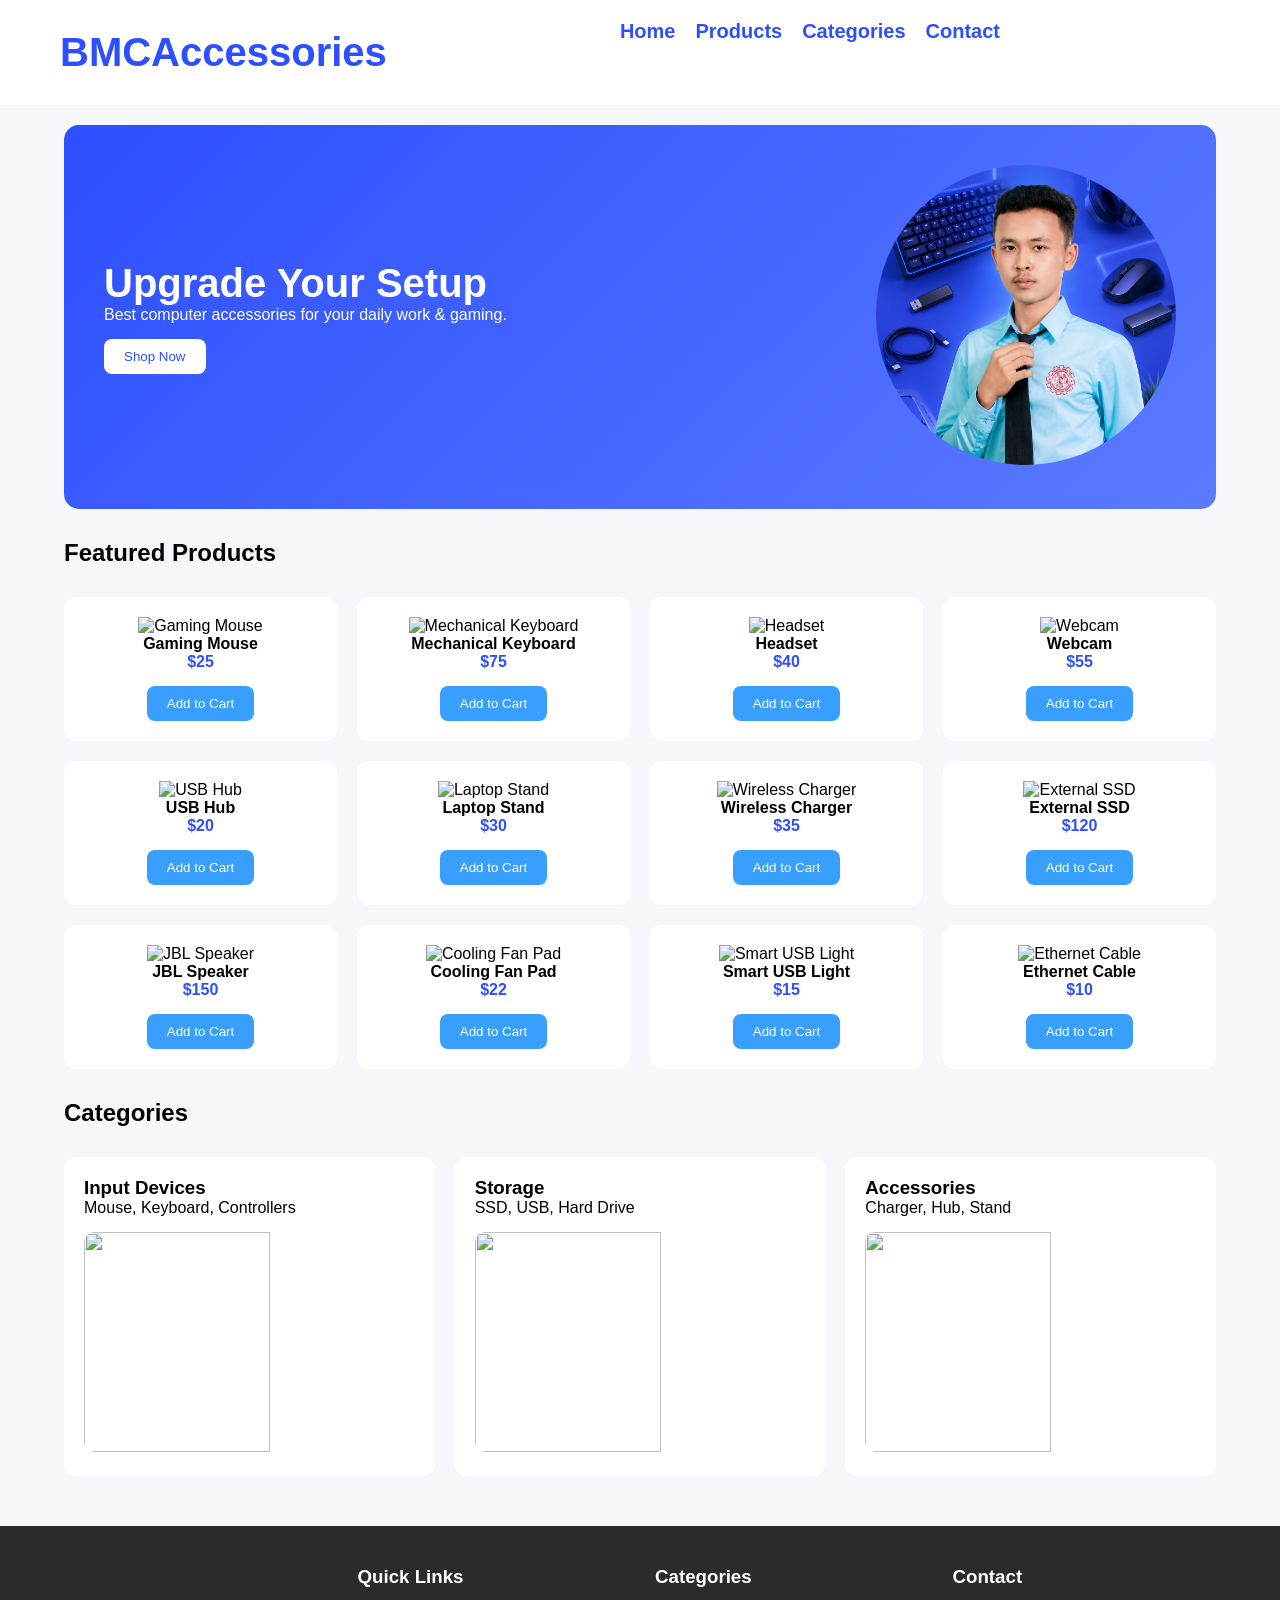
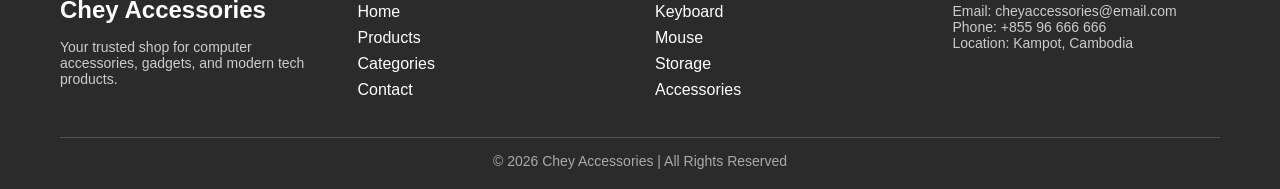
==== index.html @ f4125e10 "first commit" ====
<!DOCTYPE html>
<html lang="en">
<head>
<meta charset="UTF-8">
<meta name="viewport" content="width=device-width, initial-scale=1.0">
<link rel="stylesheet" href="style.css">
<link rel="shortcut icon" href="./image/profile.jpeg">
<title>Chey Accessories Shop</title>


</head>

<body>

<!-- NAVBAR -->
<nav>
    <h2>BMCAccessories</h2>
    <ul class="menu">
        <li>Home</li>
        <li>Products</li>
        <li>Categories</li>
        <li>Contact</li>
</ul>
</nav>

<!-- HERO -->
<div class="hero">
    <div>
        <h1>Upgrade Your Setup</h1>
        <p>Best computer accessories for your daily work & gaming.</p>
        <button>Shop Now</button>
    </div>
   <div class="avatar">
    <img src="./image/sliI.png" alt="profile">
</div>
</div>

<div class="container">

<!-- PRODUCTS -->
<h2>Featured Products</h2>

<div class="grid">

<!-- 8 CARDS -->
<div class="card">
    <img src="https://i.pinimg.com/1200x/e0/eb/b5/e0ebb5ef9742c6a3c67da7c4f5562111.jpg" alt="Gaming Mouse">
    <h4>Gaming Mouse</h4>
    <p class="price">$25</p>
    <button>Add to Cart</button>
</div>

<div class="card">
    <img src="https://i.pinimg.com/1200x/8c/9c/1f/8c9c1f742aec1007d6dbba1894f0ef5a.jpg" alt="Mechanical Keyboard">
    <h4>Mechanical Keyboard</h4>
    <p class="price">$75</p>
    <button>Add to Cart</button>
</div>

<div class="card">
    <img src="https://i.pinimg.com/1200x/55/ff/44/55ff44650711ea60c9e7c17f9927cc3a.jpg" alt="Headset">
    <h4>Headset</h4>
    <p class="price">$40</p>
    <button>Add to Cart</button>
</div>

<div class="card">
    <img src="https://i.pinimg.com/736x/18/75/97/187597202bd6b9391873080cfcd4c264.jpg" alt="Webcam">
    <h4>Webcam</h4>
    <p class="price">$55</p>
    <button>Add to Cart</button>
</div>

<div class="card">
    <img src="https://i.pinimg.com/1200x/66/4c/12/664c12000d9cb128fd4689e7c79ac407.jpg" alt="USB Hub">
    <h4>USB Hub</h4>
    <p class="price">$20</p>
    <button>Add to Cart</button>
</div>

<div class="card">
    <img src="https://i.pinimg.com/1200x/0c/53/89/0c53895bdafb31b457bb0c84be1db89d.jpg" alt="Laptop Stand">
    <h4>Laptop Stand</h4>
    <p class="price">$30</p>
    <button>Add to Cart</button>
</div>

<div class="card">
    <img src="https://i.pinimg.com/736x/a0/c7/14/a0c7148a910fcb264e169a055ad7fba9.jpg" alt="Wireless Charger">
    <h4>Wireless Charger</h4>
    <p class="price">$35</p>
    <button>Add to Cart</button>
</div>

<div class="card">
    <img src="https://i.pinimg.com/1200x/7c/39/ab/7c39aba179313d41bcc19afa0202b6af.jpg" alt="External SSD">
    <h4>External SSD</h4>
    <p class="price">$120</p>
    <button>Add to Cart</button>
</div>
<div class="card">
    <img src="https://i.pinimg.com/1200x/ac/23/7f/ac237f901f52afd369df2ce53a7ed64e.jpg" alt="JBL Speaker">
    <h4>JBL Speaker</h4>
    <p class="price">$150</p>
    <button>Add to Cart</button>
</div>

<div class="card">
    <img src="https://i.pinimg.com/736x/b3/21/32/b321321b9704192c2ac14c5e22a46ffa.jpg" alt="Cooling Fan Pad">
    <h4>Cooling Fan Pad</h4>
    <p class="price">$22</p>
    <button>Add to Cart</button>
</div>

<div class="card">
    <img src="https://i.pinimg.com/1200x/82/93/f7/8293f7e34c50198a4cffb24295f33023.jpg" alt="Smart USB Light">
    <h4>Smart USB Light</h4>
    <p class="price">$15</p>
    <button>Add to Cart</button>
</div>

<div class="card">
    <img src="https://i.pinimg.com/736x/45/8f/a9/458fa90b749889582c93db99ff4b986b.jpg" alt="Ethernet Cable">
    <h4>Ethernet Cable</h4>
    <p class="price">$10</p>
    <button>Add to Cart</button>
</div>
</div>

<!-- CATEGORY -->
<h2>Categories</h2>

<div class="category">
    <div class="cat-box">
        <h3>Input Devices</h3>
        <p>Mouse, Keyboard, Controllers</p>
        <img src="https://i.pinimg.com/originals/47/f0/34/47f0342cec72b800463bf003eac1257e.gif" alt="">
    </div>
    <div class="cat-box">
        <h3>Storage</h3>
        <p>SSD, USB, Hard Drive</p>
        <img src="https://i.pinimg.com/originals/6e/36/41/6e3641df4d4ff70e70554064ff9739a3.gif" alt="">
    </div>
    <div class="cat-box">
        <h3>Accessories</h3>
        <p>Charger, Hub, Stand</p>
        <img src="https://i.pinimg.com/originals/85/04/77/850477fed08bfe98598082bcd309ce70.gif" alt="">
    </div>
</div>

</div>

<!-- FOOTER -->
<footer class="footer">
    <div class="footer-container">

        <!-- BRAND -->
        <div class="footer-col">
            <h2>Chey Accessories</h2>
            <p>Your trusted shop for computer accessories, gadgets, and modern tech products.</p>
        </div>

        <!-- LINKS -->
        <div class="footer-col">
            <h3>Quick Links</h3>
            <ul>
                <li>Home</li>
                <li>Products</li>
                <li>Categories</li>
                <li>Contact</li>
            </ul>
        </div>

        <!-- CATEGORY -->
        <div class="footer-col">
            <h3>Categories</h3>
            <ul>
                <li>Keyboard</li>
                <li>Mouse</li>
                <li>Storage</li>
                <li>Accessories</li>
            </ul>
        </div>

        <!-- CONTACT -->
        <div class="footer-col">
            <h3>Contact</h3>
            <p>Email: cheyaccessories@email.com</p>
            <p>Phone: +855 96 666 666</p>
            <p>Location: Kampot, Cambodia</p>
        </div>

    </div>

    <!-- BOTTOM -->
    <div class="footer-bottom">
        <p>© 2026 Chey Accessories | All Rights Reserved</p>
    </div>
</footer>

</body>
</html>
---- style.css ----
* {
    margin: 0;
    padding: 0;
    box-sizing: border-box;
    font-family: Arial, sans-serif;
}

body {
    background: #f5f7fb;
}

/* NAVBAR */
nav {
    display: flex;
    justify-content: space-between;
    padding: 0px 60px;
    background: white;
}
.avatar img {
    width: 300px;
    height: 300px;
    border-radius: 50%;
    object-fit: cover;
    animation: glow 2s infinite alternate;
}

@keyframes glow {
    from {
        box-shadow: 0 0 10px rgb(255, 127, 249), 0 0 20px rgb(255, 201, 100);
    }
    to {
        box-shadow: 0 0 30px rgb(0, 225, 255), 0 0 50px cyan;
    }
}
nav h2 {
    color: #2d4fff;
    font-size: 40px;
}
 .menu {
    display: flex;
    justify-content: center; /* center horizontally */
    margin-right: 200px;
    gap: 20px;
    list-style: none;
    padding: 20px;
}

.menu li {
    font-size: 20px;
    color: #2d4fff;
    cursor: pointer;
    font-weight: bold;
    position: relative;
    transition: 0.3s;
}

/* Hover color */
.menu li:hover {
    color: #ff0000;
}

/* Underline animation */
.menu li::after {
    content: "";
    position: absolute;
    width: 0%;
    height: 2px;
    background: #2d4fff;
    left: 0;
    bottom: -5px;
    transition: 0.3s;
}

.menu li:hover::after {
    width: 100%;
}

/* HERO */
.hero {
    margin: 20px auto;
    width: 90%;
    background: linear-gradient(135deg,#2d4fff,#5a7bff);
    color: white;
    padding: 40px;
    border-radius: 15px;
    display: flex;
    justify-content: space-between;
    align-items: center;
    animation: fadeIn 1s ease;
}

.hero h1 {
    font-size: 40px;
    font-weight: bold;
}

.hero button {
    margin-top: 15px;
    padding: 10px 20px;
    border: none;
    background: white;
    color: #2d4fff;
    border-radius: 8px;
    cursor: pointer;
}
.hero button:hover {
    background: #ff0000bd;
    color: white;
}

/* PRODUCTS */
.container {
    width: 90%;
    margin: auto;
}

h2 {
    margin: 30px 0;
}

.grid {
    display: grid;
    grid-template-columns: repeat(4,1fr);
    gap: 20px;
}

.card {
    background: white;
    padding: 20px;
    border-radius: 12px;
    text-align: center;
    transition: 0.3s;
    animation: fadeUp 0.6s ease;
}

.card:hover {
    transform: translateY(-10px);
}

.card img {
    width: 200px;
    height: 200px;
    object-fit: contain;
}
.card button {
    margin-top: 15px;
    padding: 10px 20px;
    border: none;
    background: #389fff;
    color: white;
    border-radius: 8px;
    cursor: pointer;
    
}
.card button:hover {
    background: #5765ff;
}
.price {
    color: #2d4fff;
    font-weight: bold;
}

/* CATEGORY */
.category {
    display: grid;
    grid-template-columns: repeat(3,1fr);
    gap: 20px;
}

.cat-box {
    background: white;
    padding: 20px;
    border-radius: 12px;
    transition: 0.3s;
}

.cat-box:hover {
    transform: scale(1.05);
    
    
}
.cat-box img {
    width: 75%;
    height: 220px;
    object-fit: cover;
    margin-top: 15px;
    border-radius: 10px;
}

/* FOOTER */
.footer {
    background: #2b2b2b;
    color: white;
    padding: 40px 60px 20px;
    margin-top: 50px;
}

.footer-container {
    display: grid;
    grid-template-columns: repeat(4, 1fr);
    gap: 30px;
}

.footer-col h2,
.footer-col h3 {
    margin-bottom: 15px;
}

.footer-col p {
    font-size: 14px;
    color: #ccc;
}

.footer-col ul {
    list-style: none;
}

.footer-col ul li {
    margin: 8px 0;
    cursor: pointer;
    transition: 0.3s;
}

.footer-col ul li:hover {
    color: #2d4fff;
    padding-left: 5px;
}

.footer-bottom {
    border-top: 1px solid #555;
    margin-top: 30px;
    padding-top: 15px;
    text-align: center;
    font-size: 14px;
    color: #aaa;
}

/* Responsive */
@media(max-width:900px){
    .footer-container {
        grid-template-columns: 1fr 1fr;
    }
}

@media(max-width:600px){
    .footer-container {
        grid-template-columns: 1fr;
    }
}

/* ANIMATION */
@keyframes fadeIn {
    from {opacity:0;}
    to {opacity:1;}
}

@keyframes fadeUp {
    from {
        opacity:0;
        transform: translateY(30px);
    }
    to {
        opacity:1;
        transform: translateY(0);
    }
}

/* RESPONSIVE */
@media(max-width:900px){
    .grid {
        grid-template-columns: repeat(2,1fr);
    }
    .category {
        grid-template-columns: 1fr;
    }
}
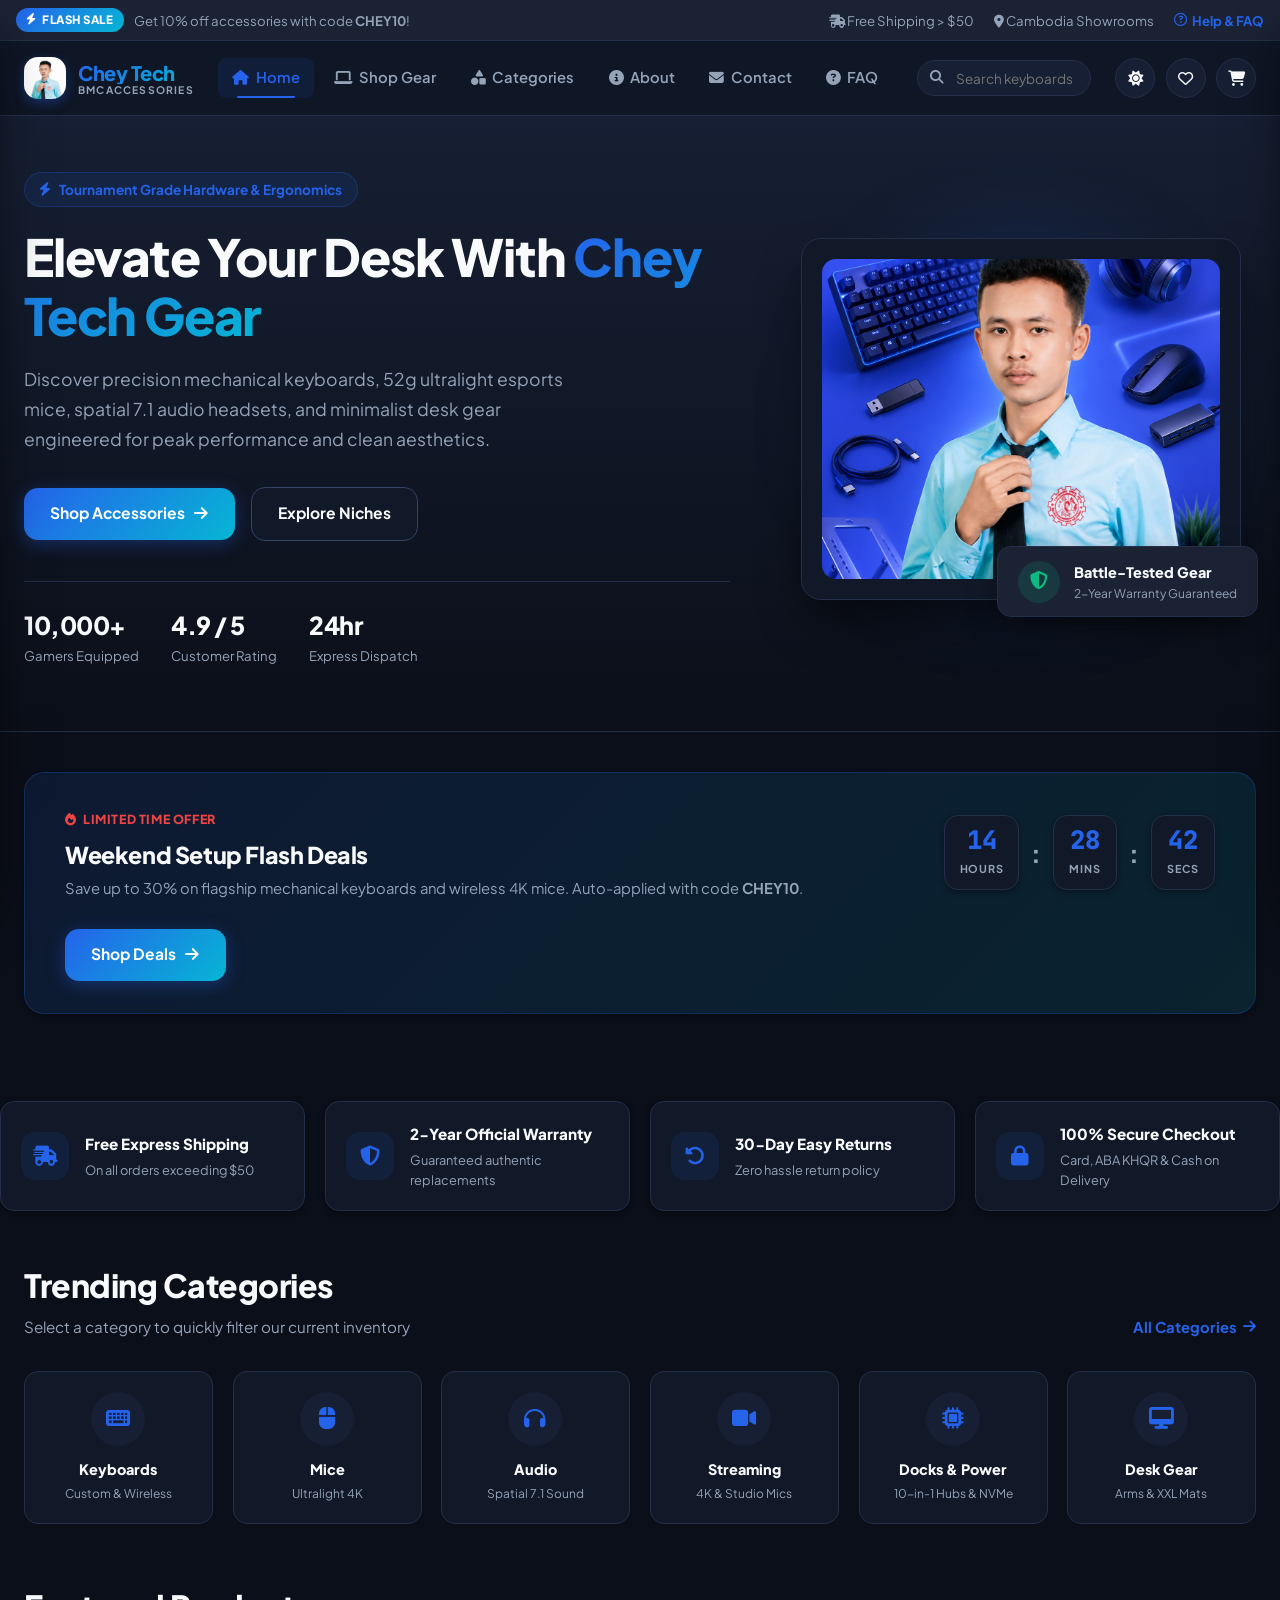
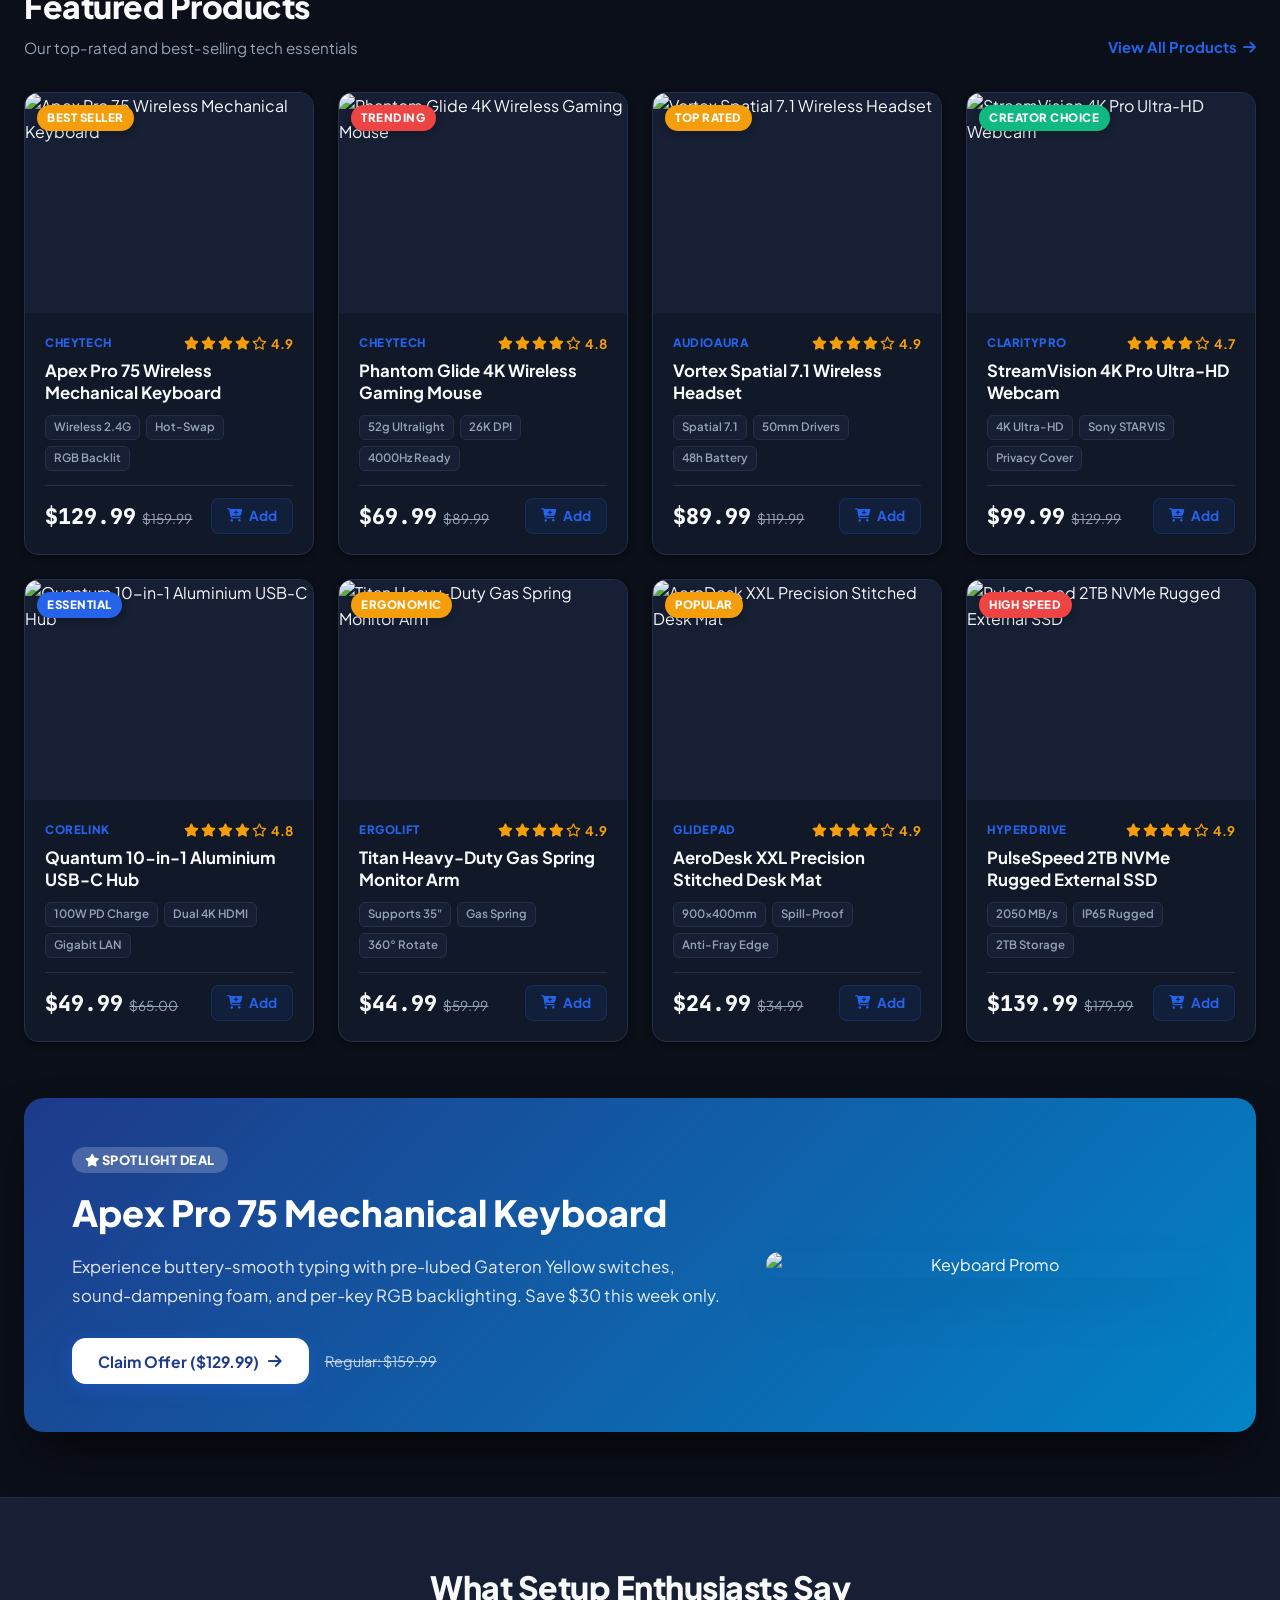
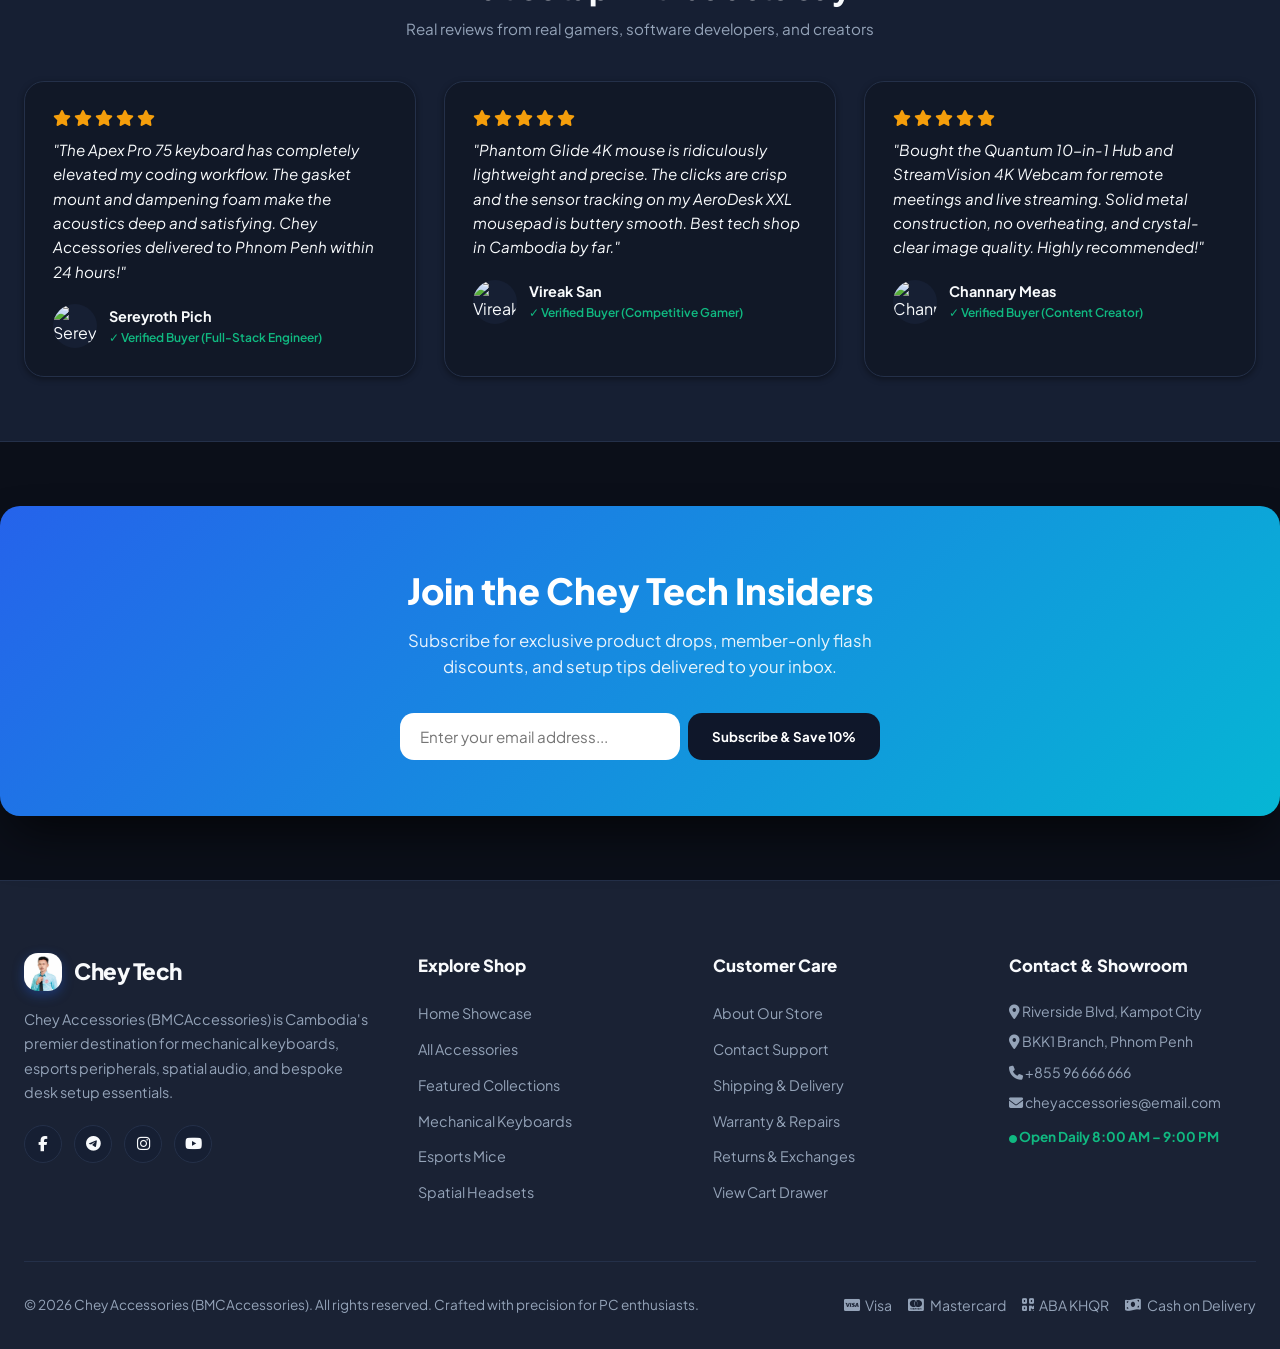
==== commit 5585d698: "Redesign and overhaul computer accessories shop with modern responsive UI/UX, FontAwesome icons, cou" ====
--- a/index.html
+++ b/index.html
@@ -1,202 +1,990 @@
 <!DOCTYPE html>
-<html lang="en">
+<html lang="en" data-theme="dark">
 <head>
-<meta charset="UTF-8">
-<meta name="viewport" content="width=device-width, initial-scale=1.0">
-<link rel="stylesheet" href="style.css">
-<link rel="shortcut icon" href="./image/profile.jpeg">
-<title>Chey Accessories Shop</title>
-
-
+  <meta charset="UTF-8">
+  <meta name="viewport" content="width=device-width, initial-scale=1.0">
+  <meta name="description" content="Chey Accessories (BMCAccessories) - High-performance computer accessories, custom mechanical keyboards, esports mice, audio headsets, and desk setup gear.">
+  <meta name="keywords" content="computer accessories, gaming mouse, mechanical keyboard, desk mat, USB-C hub, Cambodia, tech store">
+  
+  <title>Chey Accessories | Premium Computer & Tech Gear Store</title>
+  
+  <link rel="shortcut icon" href="./image/profile.jpeg" type="image/jpeg">
+  <!-- FontAwesome 6.5 Vector Icons -->
+  <link rel="stylesheet" href="https://cdnjs.cloudflare.com/ajax/libs/font-awesome/6.5.1/css/all.min.css">
+  <link rel="stylesheet" href="style.css">
 </head>
-
 <body>
 
-<!-- NAVBAR -->
-<nav>
-    <h2>BMCAccessories</h2>
-    <ul class="menu">
-        <li>Home</li>
-        <li>Products</li>
-        <li>Categories</li>
-        <li>Contact</li>
-</ul>
-</nav>
-
-<!-- HERO -->
-<div class="hero">
-    <div>
-        <h1>Upgrade Your Setup</h1>
-        <p>Best computer accessories for your daily work & gaming.</p>
-        <button>Shop Now</button>
+  <!-- TOP TICKER ANNOUNCEMENT -->
+  <div class="top-ticker">
+    <div class="ticker-content">
+      <div class="ticker-left">
+        <span class="ticker-badge"><i class="fa-solid fa-bolt"></i> FLASH SALE</span>
+        <span>Get 10% off accessories with code <strong>CHEY10</strong>!</span>
+      </div>
+      <div class="ticker-right">
+        <span><i class="fa-solid fa-truck-fast"></i> Free Shipping &gt; $50</span>
+        <span class="ticker-desktop-only"><i class="fa-solid fa-location-dot"></i> Cambodia Showrooms</span>
+        <a href="#faq" class="ticker-link"><i class="fa-regular fa-circle-question"></i> Help &amp; FAQ</a>
+      </div>
     </div>
-   <div class="avatar">
-    <img src="./image/sliI.png" alt="profile">
-</div>
-</div>
-
-<div class="container">
-
-<!-- PRODUCTS -->
-<h2>Featured Products</h2>
-
-<div class="grid">
-
-<!-- 8 CARDS -->
-<div class="card">
-    <img src="https://i.pinimg.com/1200x/e0/eb/b5/e0ebb5ef9742c6a3c67da7c4f5562111.jpg" alt="Gaming Mouse">
-    <h4>Gaming Mouse</h4>
-    <p class="price">$25</p>
-    <button>Add to Cart</button>
-</div>
-
-<div class="card">
-    <img src="https://i.pinimg.com/1200x/8c/9c/1f/8c9c1f742aec1007d6dbba1894f0ef5a.jpg" alt="Mechanical Keyboard">
-    <h4>Mechanical Keyboard</h4>
-    <p class="price">$75</p>
-    <button>Add to Cart</button>
-</div>
-
-<div class="card">
-    <img src="https://i.pinimg.com/1200x/55/ff/44/55ff44650711ea60c9e7c17f9927cc3a.jpg" alt="Headset">
-    <h4>Headset</h4>
-    <p class="price">$40</p>
-    <button>Add to Cart</button>
-</div>
-
-<div class="card">
-    <img src="https://i.pinimg.com/736x/18/75/97/187597202bd6b9391873080cfcd4c264.jpg" alt="Webcam">
-    <h4>Webcam</h4>
-    <p class="price">$55</p>
-    <button>Add to Cart</button>
-</div>
-
-<div class="card">
-    <img src="https://i.pinimg.com/1200x/66/4c/12/664c12000d9cb128fd4689e7c79ac407.jpg" alt="USB Hub">
-    <h4>USB Hub</h4>
-    <p class="price">$20</p>
-    <button>Add to Cart</button>
-</div>
-
-<div class="card">
-    <img src="https://i.pinimg.com/1200x/0c/53/89/0c53895bdafb31b457bb0c84be1db89d.jpg" alt="Laptop Stand">
-    <h4>Laptop Stand</h4>
-    <p class="price">$30</p>
-    <button>Add to Cart</button>
-</div>
-
-<div class="card">
-    <img src="https://i.pinimg.com/736x/a0/c7/14/a0c7148a910fcb264e169a055ad7fba9.jpg" alt="Wireless Charger">
-    <h4>Wireless Charger</h4>
-    <p class="price">$35</p>
-    <button>Add to Cart</button>
-</div>
-
-<div class="card">
-    <img src="https://i.pinimg.com/1200x/7c/39/ab/7c39aba179313d41bcc19afa0202b6af.jpg" alt="External SSD">
-    <h4>External SSD</h4>
-    <p class="price">$120</p>
-    <button>Add to Cart</button>
-</div>
-<div class="card">
-    <img src="https://i.pinimg.com/1200x/ac/23/7f/ac237f901f52afd369df2ce53a7ed64e.jpg" alt="JBL Speaker">
-    <h4>JBL Speaker</h4>
-    <p class="price">$150</p>
-    <button>Add to Cart</button>
-</div>
-
-<div class="card">
-    <img src="https://i.pinimg.com/736x/b3/21/32/b321321b9704192c2ac14c5e22a46ffa.jpg" alt="Cooling Fan Pad">
-    <h4>Cooling Fan Pad</h4>
-    <p class="price">$22</p>
-    <button>Add to Cart</button>
-</div>
-
-<div class="card">
-    <img src="https://i.pinimg.com/1200x/82/93/f7/8293f7e34c50198a4cffb24295f33023.jpg" alt="Smart USB Light">
-    <h4>Smart USB Light</h4>
-    <p class="price">$15</p>
-    <button>Add to Cart</button>
-</div>
-
-<div class="card">
-    <img src="https://i.pinimg.com/736x/45/8f/a9/458fa90b749889582c93db99ff4b986b.jpg" alt="Ethernet Cable">
-    <h4>Ethernet Cable</h4>
-    <p class="price">$10</p>
-    <button>Add to Cart</button>
-</div>
-</div>
-
-<!-- CATEGORY -->
-<h2>Categories</h2>
-
-<div class="category">
-    <div class="cat-box">
-        <h3>Input Devices</h3>
-        <p>Mouse, Keyboard, Controllers</p>
-        <img src="https://i.pinimg.com/originals/47/f0/34/47f0342cec72b800463bf003eac1257e.gif" alt="">
+  </div>
+
+  <!-- NAVIGATION BAR -->
+  <header class="navbar">
+    <div class="container nav-inner">
+      <!-- Brand Logo -->
+      <a href="#home" class="nav-brand" title="Chey Accessories">
+        <img src="./image/profile.jpeg" alt="Chey Accessories Logo" class="brand-logo-icon">
+        <div class="brand-name-wrap">
+          <span class="brand-title">Chey Tech</span>
+          <span class="brand-sub">BMCAccessories</span>
+        </div>
+      </a>
+
+      <!-- Desktop Nav Menu -->
+      <nav>
+        <ul class="nav-menu">
+          <li><a href="#home" class="nav-link active"><i class="fa-solid fa-house"></i> Home</a></li>
+          <li><a href="#products" class="nav-link"><i class="fa-solid fa-laptop"></i> Shop Gear</a></li>
+          <li><a href="#categories" class="nav-link"><i class="fa-solid fa-shapes"></i> Categories</a></li>
+          <li><a href="#about" class="nav-link"><i class="fa-solid fa-circle-info"></i> About</a></li>
+          <li><a href="#contact" class="nav-link"><i class="fa-solid fa-envelope"></i> Contact</a></li>
+          <li><a href="#faq" class="nav-link"><i class="fa-solid fa-circle-question"></i> FAQ</a></li>
+        </ul>
+      </nav>
+
+      <!-- Search Input -->
+      <div class="nav-search">
+        <i class="fa-solid fa-magnifying-glass search-icon"></i>
+        <input type="text" id="nav-search-input" placeholder="Search keyboards, mice, audio..." aria-label="Search store products">
+      </div>
+
+      <!-- Action Buttons -->
+      <div class="nav-actions">
+        <!-- Theme Toggle -->
+        <button class="action-btn" id="theme-toggle-btn" onclick="window.cheyApp.toggleTheme()" title="Toggle Dark/Light Mode">
+          <i id="theme-toggle-icon" class="fa-solid fa-sun"></i>
+        </button>
+
+        <!-- Wishlist -->
+        <button class="action-btn" onclick="window.cheyApp.navigateTo('#products')" title="Wishlist">
+          <i class="fa-regular fa-heart"></i>
+          <span class="badge-count wish-badge-count" style="display: none;">0</span>
+        </button>
+
+        <!-- Cart Trigger -->
+        <button class="action-btn" id="nav-cart-btn" onclick="window.cheyApp.openCartDrawer()" title="View Shopping Cart">
+          <i class="fa-solid fa-cart-shopping"></i>
+          <span class="badge-count cart-badge-count" style="display: none;">0</span>
+        </button>
+
+        <!-- Mobile Menu Hamburger -->
+        <button class="action-btn mobile-menu-btn" onclick="window.cheyApp.toggleMobileDrawer(true)" title="Open Menu">
+          <i class="fa-solid fa-bars"></i>
+        </button>
+      </div>
     </div>
-    <div class="cat-box">
-        <h3>Storage</h3>
-        <p>SSD, USB, Hard Drive</p>
-        <img src="https://i.pinimg.com/originals/6e/36/41/6e3641df4d4ff70e70554064ff9739a3.gif" alt="">
+  </header>
+
+  <!-- MOBILE NAVIGATION DRAWER -->
+  <div class="mobile-drawer-overlay" id="mobile-drawer-overlay"></div>
+  <aside class="mobile-drawer" id="mobile-nav-drawer">
+    <div class="drawer-header">
+      <div class="nav-brand">
+        <img src="./image/profile.jpeg" alt="Logo" class="brand-logo-icon" style="width:36px; height:36px;">
+        <span class="brand-title" style="font-size:1.15rem;">Chey Accessories</span>
+      </div>
+      <button class="action-btn" onclick="window.cheyApp.toggleMobileDrawer(false)"><i class="fa-solid fa-xmark"></i></button>
     </div>
-    <div class="cat-box">
-        <h3>Accessories</h3>
-        <p>Charger, Hub, Stand</p>
-        <img src="https://i.pinimg.com/originals/85/04/77/850477fed08bfe98598082bcd309ce70.gif" alt="">
+    <ul class="drawer-nav-list">
+      <li><a href="#home" class="drawer-nav-link" onclick="window.cheyApp.toggleMobileDrawer(false)"><i class="fa-solid fa-house"></i> Home</a></li>
+      <li><a href="#products" class="drawer-nav-link" onclick="window.cheyApp.toggleMobileDrawer(false)"><i class="fa-solid fa-laptop"></i> Shop All Gear</a></li>
+      <li><a href="#categories" class="drawer-nav-link" onclick="window.cheyApp.toggleMobileDrawer(false)"><i class="fa-solid fa-shapes"></i> Categories</a></li>
+      <li><a href="#cart" class="drawer-nav-link" onclick="window.cheyApp.toggleMobileDrawer(false)"><i class="fa-solid fa-cart-shopping"></i> Cart &amp; Checkout</a></li>
+      <li><a href="#about" class="drawer-nav-link" onclick="window.cheyApp.toggleMobileDrawer(false)"><i class="fa-solid fa-circle-info"></i> About Us</a></li>
+      <li><a href="#contact" class="drawer-nav-link" onclick="window.cheyApp.toggleMobileDrawer(false)"><i class="fa-solid fa-envelope"></i> Contact Store</a></li>
+      <li><a href="#faq" class="drawer-nav-link" onclick="window.cheyApp.toggleMobileDrawer(false)"><i class="fa-solid fa-circle-question"></i> Help &amp; FAQ</a></li>
+    </ul>
+    <div style="margin-top: auto; padding-top: 1.5rem; border-top: 1px solid var(--border-subtle); font-size: 0.85rem; color: var(--text-muted);">
+      <p><i class="fa-solid fa-phone"></i> +855 96 666 666</p>
+      <p><i class="fa-solid fa-location-dot"></i> Kampot &amp; Phnom Penh</p>
     </div>
-</div>
-
-</div>
-
-<!-- FOOTER -->
-<footer class="footer">
-    <div class="footer-container">
-
-        <!-- BRAND -->
+  </aside>
+
+  <!-- MAIN APP ROUTING SECTIONS -->
+  <main id="app-root">
+
+    <!-- ==============================================
+         VIEW 1: HOME PAGE
+         ============================================== -->
+    <section id="view-home" class="view-section active-view">
+      <!-- HERO BANNER -->
+      <div class="hero-section">
+        <div class="container hero-grid">
+          <div class="hero-content">
+            <span class="hero-tag"><i class="fa-solid fa-bolt"></i> Tournament Grade Hardware &amp; Ergonomics</span>
+            <h1 class="hero-title">
+              Elevate Your Desk With <span class="gradient-text">Chey Tech Gear</span>
+            </h1>
+            <p class="hero-desc">
+              Discover precision mechanical keyboards, 52g ultralight esports mice, spatial 7.1 audio headsets, and minimalist desk gear engineered for peak performance and clean aesthetics.
+            </p>
+            <div class="hero-cta-group">
+              <a href="#products" class="btn btn-primary pulse-btn">
+                <span>Shop Accessories</span>
+                <i class="fa-solid fa-arrow-right"></i>
+              </a>
+              <a href="#categories" class="btn btn-secondary">
+                <span>Explore Niches</span>
+              </a>
+            </div>
+            <div class="hero-stats">
+              <div class="stat-item">
+                <h3>10,000+</h3>
+                <p>Gamers Equipped</p>
+              </div>
+              <div class="stat-item">
+                <h3>4.9 / 5</h3>
+                <p>Customer Rating</p>
+              </div>
+              <div class="stat-item">
+                <h3>24hr</h3>
+                <p>Express Dispatch</p>
+              </div>
+            </div>
+          </div>
+
+          <!-- Hero Media Card -->
+          <div class="hero-media">
+            <div class="hero-glow-backdrop"></div>
+            <div class="hero-main-card">
+              <div class="hero-img-wrap">
+                <img src="./image/sliI.png" alt="Pro Tech Desk Setup" onerror="this.src='https://images.unsplash.com/photo-1550745165-9bc0b252726f?auto=format&fit=crop&w=800&q=80'">
+              </div>
+              <div class="hero-floating-badge">
+                <div class="floating-icon"><i class="fa-solid fa-shield-halved"></i></div>
+                <div>
+                  <h4 style="font-size: 0.9rem; font-weight: 800;">Battle-Tested Gear</h4>
+                  <p style="font-size: 0.75rem; color: var(--text-muted);">2-Year Warranty Guaranteed</p>
+                </div>
+              </div>
+            </div>
+          </div>
+        </div>
+      </div>
+
+      <!-- FLASH COUNTDOWN BANNER -->
+      <div class="container">
+        <div class="countdown-banner reveal-on-scroll">
+          <div class="countdown-info">
+            <span class="countdown-tag"><i class="fa-solid fa-fire"></i> LIMITED TIME OFFER</span>
+            <h3>Weekend Setup Flash Deals</h3>
+            <p>Save up to 30% on flagship mechanical keyboards and wireless 4K mice. Auto-applied with code <strong>CHEY10</strong>.</p>
+          </div>
+          <div class="countdown-timer" id="flash-countdown">
+            <div class="time-block"><span class="time-num" id="cd-hours">14</span><span class="time-label">Hours</span></div>
+            <span class="time-sep">:</span>
+            <div class="time-block"><span class="time-num" id="cd-mins">28</span><span class="time-label">Mins</span></div>
+            <span class="time-sep">:</span>
+            <div class="time-block"><span class="time-num" id="cd-secs">45</span><span class="time-label">Secs</span></div>
+          </div>
+          <a href="#products" class="btn btn-primary">
+            <span>Shop Deals</span>
+            <i class="fa-solid fa-arrow-right"></i>
+          </a>
+        </div>
+      </div>
+
+      <!-- PROMO VALUE STRIP -->
+      <div class="container promo-strip">
+        <div class="promo-strip-inner">
+          <div class="perk-card reveal-on-scroll">
+            <div class="perk-icon-wrap"><i class="fa-solid fa-truck-fast"></i></div>
+            <div class="perk-info">
+              <h4>Free Express Shipping</h4>
+              <p>On all orders exceeding $50</p>
+            </div>
+          </div>
+          <div class="perk-card reveal-on-scroll">
+            <div class="perk-icon-wrap"><i class="fa-solid fa-shield-halved"></i></div>
+            <div class="perk-info">
+              <h4>2-Year Official Warranty</h4>
+              <p>Guaranteed authentic replacements</p>
+            </div>
+          </div>
+          <div class="perk-card reveal-on-scroll">
+            <div class="perk-icon-wrap"><i class="fa-solid fa-rotate-left"></i></div>
+            <div class="perk-info">
+              <h4>30-Day Easy Returns</h4>
+              <p>Zero hassle return policy</p>
+            </div>
+          </div>
+          <div class="perk-card reveal-on-scroll">
+            <div class="perk-icon-wrap"><i class="fa-solid fa-lock"></i></div>
+            <div class="perk-info">
+              <h4>100% Secure Checkout</h4>
+              <p>Card, ABA KHQR &amp; Cash on Delivery</p>
+            </div>
+          </div>
+        </div>
+      </div>
+
+      <!-- TRENDING CATEGORIES QUICK PILLS -->
+      <div class="container" style="padding-top: 1rem;">
+        <div class="section-header">
+          <div class="section-title-wrap">
+            <h2>Trending Categories</h2>
+            <p>Select a category to quickly filter our current inventory</p>
+          </div>
+          <a href="#categories" class="view-all-link">All Categories <i class="fa-solid fa-arrow-right"></i></a>
+        </div>
+        <div class="categories-preview-grid">
+          <div class="cat-pill-card reveal-on-scroll" onclick="window.cheyApp.filterByCategory('Keyboards')">
+            <div class="cat-pill-icon"><i class="fa-solid fa-keyboard"></i></div>
+            <span class="cat-pill-name">Keyboards</span>
+            <span class="cat-pill-count">Custom &amp; Wireless</span>
+          </div>
+          <div class="cat-pill-card reveal-on-scroll" onclick="window.cheyApp.filterByCategory('Mice')">
+            <div class="cat-pill-icon"><i class="fa-solid fa-computer-mouse"></i></div>
+            <span class="cat-pill-name">Mice</span>
+            <span class="cat-pill-count">Ultralight 4K</span>
+          </div>
+          <div class="cat-pill-card reveal-on-scroll" onclick="window.cheyApp.filterByCategory('Audio')">
+            <div class="cat-pill-icon"><i class="fa-solid fa-headphones"></i></div>
+            <span class="cat-pill-name">Audio</span>
+            <span class="cat-pill-count">Spatial 7.1 Sound</span>
+          </div>
+          <div class="cat-pill-card reveal-on-scroll" onclick="window.cheyApp.filterByCategory('Streaming')">
+            <div class="cat-pill-icon"><i class="fa-solid fa-video"></i></div>
+            <span class="cat-pill-name">Streaming</span>
+            <span class="cat-pill-count">4K &amp; Studio Mics</span>
+          </div>
+          <div class="cat-pill-card reveal-on-scroll" onclick="window.cheyApp.filterByCategory('Productivity')">
+            <div class="cat-pill-icon"><i class="fa-solid fa-microchip"></i></div>
+            <span class="cat-pill-name">Docks &amp; Power</span>
+            <span class="cat-pill-count">10-in-1 Hubs &amp; NVMe</span>
+          </div>
+          <div class="cat-pill-card reveal-on-scroll" onclick="window.cheyApp.filterByCategory('Desk Gear')">
+            <div class="cat-pill-icon"><i class="fa-solid fa-desktop"></i></div>
+            <span class="cat-pill-name">Desk Gear</span>
+            <span class="cat-pill-count">Arms &amp; XXL Mats</span>
+          </div>
+        </div>
+      </div>
+
+      <!-- FEATURED PRODUCTS GRID -->
+      <div class="container">
+        <div class="section-header">
+          <div class="section-title-wrap">
+            <h2>Featured Products</h2>
+            <p>Our top-rated and best-selling tech essentials</p>
+          </div>
+          <a href="#products" class="view-all-link">View All Products <i class="fa-solid fa-arrow-right"></i></a>
+        </div>
+        <div class="product-grid" id="home-featured-grid">
+          <!-- Populated dynamically by app.js -->
+        </div>
+      </div>
+
+      <!-- SPOTLIGHT PROMO BANNER -->
+      <div class="container" style="margin-bottom: 4rem;">
+        <div class="reveal-on-scroll" style="background: linear-gradient(135deg, #1e3a8a 0%, #0284c7 100%); border-radius: var(--radius-lg); padding: 3rem; color: white; display: grid; grid-template-columns: 1.2fr 0.8fr; align-items: center; gap: 2rem; box-shadow: var(--shadow-lg);">
+          <div>
+            <span style="background: rgba(255,255,255,0.2); padding: 0.3rem 0.8rem; border-radius: var(--radius-full); font-size: 0.8rem; font-weight: 800; letter-spacing: 0.5px;"><i class="fa-solid fa-star"></i> SPOTLIGHT DEAL</span>
+            <h2 style="font-size: 2.25rem; font-weight: 800; margin: 0.75rem 0;">Apex Pro 75 Mechanical Keyboard</h2>
+            <p style="color: rgba(255,255,255,0.88); font-size: 1.05rem; margin-bottom: 1.75rem; line-height: 1.7;">
+              Experience buttery-smooth typing with pre-lubed Gateron Yellow switches, sound-dampening foam, and per-key RGB backlighting. Save $30 this week only.
+            </p>
+            <div style="display: flex; gap: 1rem; align-items: center; flex-wrap: wrap;">
+              <button class="btn btn-primary" style="background: white; color: #1e3a8a;" onclick="window.cheyApp.goToProduct('prod-1')">
+                <span>Claim Offer ($129.99)</span>
+                <i class="fa-solid fa-arrow-right"></i>
+              </button>
+              <span style="font-size: 0.9rem; text-decoration: line-through; opacity: 0.75;">Regular: $159.99</span>
+            </div>
+          </div>
+          <div style="text-align: center;">
+            <img src="https://images.unsplash.com/photo-1587829741301-dc798b83add3?auto=format&fit=crop&w=700&q=80" alt="Keyboard Promo" style="border-radius: var(--radius-md); box-shadow: var(--shadow-lg); max-height: 260px; object-fit: cover; margin: 0 auto;">
+          </div>
+        </div>
+      </div>
+
+      <!-- CUSTOMER REVIEWS -->
+      <div class="reviews-section">
+        <div class="container">
+          <div class="section-header" style="justify-content: center; text-align: center; margin-bottom: 2.5rem;">
+            <div class="section-title-wrap">
+              <h2>What Setup Enthusiasts Say</h2>
+              <p>Real reviews from real gamers, software developers, and creators</p>
+            </div>
+          </div>
+          <div class="reviews-grid">
+            <div class="review-card reveal-on-scroll">
+              <div class="review-stars">
+                <i class="fa-solid fa-star"></i><i class="fa-solid fa-star"></i><i class="fa-solid fa-star"></i><i class="fa-solid fa-star"></i><i class="fa-solid fa-star"></i>
+              </div>
+              <p class="review-text">"The Apex Pro 75 keyboard has completely elevated my coding workflow. The gasket mount and dampening foam make the acoustics deep and satisfying. Chey Accessories delivered to Phnom Penh within 24 hours!"</p>
+              <div class="reviewer-profile">
+                <img src="https://images.unsplash.com/photo-1534528741775-53994a69daeb?auto=format&fit=crop&w=120&q=80" alt="Sereyroth" class="reviewer-avatar">
+                <div>
+                  <div class="reviewer-name">Sereyroth Pich</div>
+                  <div class="reviewer-tag">✓ Verified Buyer (Full-Stack Engineer)</div>
+                </div>
+              </div>
+            </div>
+            <div class="review-card reveal-on-scroll">
+              <div class="review-stars">
+                <i class="fa-solid fa-star"></i><i class="fa-solid fa-star"></i><i class="fa-solid fa-star"></i><i class="fa-solid fa-star"></i><i class="fa-solid fa-star"></i>
+              </div>
+              <p class="review-text">"Phantom Glide 4K mouse is ridiculously lightweight and precise. The clicks are crisp and the sensor tracking on my AeroDesk XXL mousepad is buttery smooth. Best tech shop in Cambodia by far."</p>
+              <div class="reviewer-profile">
+                <img src="https://images.unsplash.com/photo-1507003211169-0a1dd7228f2d?auto=format&fit=crop&w=120&q=80" alt="Vireak" class="reviewer-avatar">
+                <div>
+                  <div class="reviewer-name">Vireak San</div>
+                  <div class="reviewer-tag">✓ Verified Buyer (Competitive Gamer)</div>
+                </div>
+              </div>
+            </div>
+            <div class="review-card reveal-on-scroll">
+              <div class="review-stars">
+                <i class="fa-solid fa-star"></i><i class="fa-solid fa-star"></i><i class="fa-solid fa-star"></i><i class="fa-solid fa-star"></i><i class="fa-solid fa-star"></i>
+              </div>
+              <p class="review-text">"Bought the Quantum 10-in-1 Hub and StreamVision 4K Webcam for remote meetings and live streaming. Solid metal construction, no overheating, and crystal-clear image quality. Highly recommended!"</p>
+              <div class="reviewer-profile">
+                <img src="https://images.unsplash.com/photo-1517841905240-472988babdf9?auto=format&fit=crop&w=120&q=80" alt="Channary" class="reviewer-avatar">
+                <div>
+                  <div class="reviewer-name">Channary Meas</div>
+                  <div class="reviewer-tag">✓ Verified Buyer (Content Creator)</div>
+                </div>
+              </div>
+            </div>
+          </div>
+        </div>
+      </div>
+
+      <!-- NEWSLETTER SUBSCRIPTION -->
+      <div class="container newsletter-section">
+        <div class="newsletter-banner reveal-on-scroll">
+          <h2>Join the Chey Tech Insiders</h2>
+          <p>Subscribe for exclusive product drops, member-only flash discounts, and setup tips delivered to your inbox.</p>
+          <form class="newsletter-form" id="newsletter-form">
+            <input type="email" placeholder="Enter your email address..." required aria-label="Email address for newsletter">
+            <button type="submit">Subscribe &amp; Save 10%</button>
+          </form>
+        </div>
+      </div>
+    </section>
+
+    <!-- ==============================================
+         VIEW 2: PRODUCTS / SHOP PAGE (ADVANCED FILTERING)
+         ============================================== -->
+    <section id="view-products" class="view-section">
+      <div class="container">
+        <div class="shop-layout">
+          <!-- Sidebar Filters -->
+          <aside class="filter-sidebar">
+            <div class="filter-sidebar-header">
+              <h3 style="font-size: 1.15rem; font-weight: 800;"><i class="fa-solid fa-filter"></i> Filters</h3>
+              <button onclick="window.cheyApp.resetAllFilters()" style="color: var(--primary); font-size: 0.85rem; font-weight: 700;">Reset All</button>
+            </div>
+
+            <!-- Category Filter -->
+            <div class="filter-group">
+              <div class="filter-title">Category</div>
+              <ul class="filter-options-list">
+                <li>
+                  <label class="filter-checkbox-label">
+                    <input type="radio" name="cat-filter" value="all" checked>
+                    <span>All Products</span>
+                  </label>
+                </li>
+                <li>
+                  <label class="filter-checkbox-label">
+                    <input type="radio" name="cat-filter" value="Keyboards">
+                    <span>Keyboards</span>
+                  </label>
+                </li>
+                <li>
+                  <label class="filter-checkbox-label">
+                    <input type="radio" name="cat-filter" value="Mice">
+                    <span>Mice &amp; Pointers</span>
+                  </label>
+                </li>
+                <li>
+                  <label class="filter-checkbox-label">
+                    <input type="radio" name="cat-filter" value="Audio">
+                    <span>Audio &amp; Headsets</span>
+                  </label>
+                </li>
+                <li>
+                  <label class="filter-checkbox-label">
+                    <input type="radio" name="cat-filter" value="Streaming">
+                    <span>Streaming &amp; Cams</span>
+                  </label>
+                </li>
+                <li>
+                  <label class="filter-checkbox-label">
+                    <input type="radio" name="cat-filter" value="Productivity">
+                    <span>Productivity &amp; Hubs</span>
+                  </label>
+                </li>
+                <li>
+                  <label class="filter-checkbox-label">
+                    <input type="radio" name="cat-filter" value="Desk Gear">
+                    <span>Desk Mats &amp; Arms</span>
+                  </label>
+                </li>
+                <li>
+                  <label class="filter-checkbox-label">
+                    <input type="radio" name="cat-filter" value="Cables & Power">
+                    <span>Cables &amp; Power</span>
+                  </label>
+                </li>
+              </ul>
+            </div>
+
+            <!-- Brand Filter -->
+            <div class="filter-group">
+              <div class="filter-title">Brand</div>
+              <select id="shop-brand-select" class="sort-select" style="width: 100%;">
+                <option value="all">All Brands</option>
+                <option value="CheyTech">CheyTech</option>
+                <option value="AudioAura">AudioAura</option>
+                <option value="ClarityPro">ClarityPro</option>
+                <option value="CoreLink">CoreLink</option>
+                <option value="ErgoLift">ErgoLift</option>
+                <option value="GlidePad">GlidePad</option>
+                <option value="HyperDrive">HyperDrive</option>
+                <option value="ChargeSphere">ChargeSphere</option>
+                <option value="SoundForge">SoundForge</option>
+                <option value="ModCraft">ModCraft</option>
+                <option value="CoolTech">CoolTech</option>
+                <option value="Keychron">Keychron</option>
+              </select>
+            </div>
+
+            <!-- Price Slider -->
+            <div class="filter-group">
+              <div class="filter-title">Max Price</div>
+              <input type="range" class="price-range-slider" id="price-slider" min="10" max="200" step="5" value="200">
+              <div class="price-labels">
+                <span>$10</span>
+                <span id="price-slider-val" style="color: var(--primary);">$200</span>
+              </div>
+            </div>
+
+            <!-- Stock Availability -->
+            <div class="filter-group">
+              <div class="filter-title">Availability</div>
+              <label class="filter-checkbox-label">
+                <input type="checkbox" id="stock-only-cb">
+                <span>In Stock Only</span>
+              </label>
+            </div>
+          </aside>
+
+          <!-- Shop Main Area -->
+          <div class="shop-main-area">
+            <!-- Controls Bar -->
+            <div class="shop-controls-bar">
+              <div class="results-count" id="shop-results-count">
+                Showing products...
+              </div>
+
+              <!-- Inline Search Bar for Shop -->
+              <div style="flex: 1; max-width: 280px;">
+                <input type="text" id="shop-search-input" placeholder="Search in catalog..." style="width: 100%; padding: 0.5rem 0.9rem; border-radius: var(--radius-sm); border: 1px solid var(--border-subtle); background: var(--bg-alt); color: var(--text-main); font-size: 0.85rem;">
+              </div>
+
+              <!-- Sorting -->
+              <div class="controls-right">
+                <label for="shop-sort-select" style="font-size: 0.85rem; color: var(--text-muted); font-weight: 700;">Sort:</label>
+                <select id="shop-sort-select" class="sort-select">
+                  <option value="featured">Featured / Best Sellers</option>
+                  <option value="price-low">Price: Low to High</option>
+                  <option value="price-high">Price: High to Low</option>
+                  <option value="rating">Highest Rated</option>
+                  <option value="name">Alphabetical (A - Z)</option>
+                </select>
+              </div>
+            </div>
+
+            <!-- Active filter chips -->
+            <div class="active-filters-row" id="shop-active-filters"></div>
+
+            <!-- Products Grid -->
+            <div class="product-grid" id="shop-product-grid">
+              <!-- Rendered dynamically by app.js -->
+            </div>
+          </div>
+        </div>
+      </div>
+    </section>
+
+    <!-- ==============================================
+         VIEW 3: PRODUCT DETAILS PAGE
+         ============================================== -->
+    <section id="view-product-detail" class="view-section">
+      <!-- Populated dynamically by app.js -->
+    </section>
+
+    <!-- ==============================================
+         VIEW 4: CATEGORIES PAGE
+         ============================================== -->
+    <section id="view-categories" class="view-section">
+      <div class="container" style="padding: 3rem 1.5rem 5rem;">
+        <div style="text-align: center; max-width: 680px; margin: 0 auto 3rem;">
+          <span class="hero-tag"><i class="fa-solid fa-shapes"></i> Explore Niches</span>
+          <h1 style="font-size: 2.8rem; font-weight: 800; margin: 0.5rem 0 1rem;">Specialized Tech Collections</h1>
+          <p style="color: var(--text-muted); font-size: 1.1rem;">
+            Whether building an ergonomic workstation or a high-refresh esports battle station, browse through our curated categories tailored for every setup style.
+          </p>
+        </div>
+
+        <div class="categories-full-grid" id="categories-full-grid">
+          <!-- Rendered dynamically by app.js -->
+        </div>
+      </div>
+    </section>
+
+    <!-- ==============================================
+         VIEW 5: FULL CART PAGE
+         ============================================== -->
+    <section id="view-cart" class="view-section">
+      <div class="container" style="padding: 3rem 1.5rem 5rem;">
+        <div id="full-cart-page-content">
+          <!-- Rendered dynamically by app.js -->
+        </div>
+      </div>
+    </section>
+
+    <!-- ==============================================
+         VIEW 6: CHECKOUT PAGE
+         ============================================== -->
+    <section id="view-checkout" class="view-section">
+      <div class="container" style="padding: 3rem 1.5rem 5rem;">
+        <div style="margin-bottom: 2rem;">
+          <a href="#cart" style="color: var(--primary); font-weight: 700;"><i class="fa-solid fa-arrow-left"></i> Back to Cart</a>
+          <h1 style="font-size: 2.4rem; font-weight: 800; margin-top: 0.5rem;">Secure Checkout</h1>
+        </div>
+        <div id="checkout-page-content">
+          <!-- Rendered dynamically by app.js -->
+        </div>
+      </div>
+    </section>
+
+    <!-- ==============================================
+         VIEW 7: ABOUT US PAGE
+         ============================================== -->
+    <section id="view-about" class="view-section">
+      <div class="about-hero">
+        <div class="container">
+          <span class="hero-tag"><i class="fa-solid fa-book-open"></i> Our Tech Story</span>
+          <h1>Building the Ultimate Desk Culture</h1>
+          <p>
+            Chey Accessories (BMCAccessories) was founded with a singular mission: to provide gamers, programmers, and creative professionals across Cambodia with reliable, high-end computer gear and accessories that inspire daily excellence.
+          </p>
+        </div>
+      </div>
+
+      <div class="container">
+        <!-- Story Section -->
+        <div class="about-story-grid">
+          <div>
+            <span style="color: var(--primary); font-weight: 800; text-transform: uppercase; font-size: 0.85rem; letter-spacing: 1px;">From Passion to Setup Mastery</span>
+            <h2 style="font-size: 2.2rem; font-weight: 800; margin: 0.75rem 0 1.25rem;">Quality Without Compromise</h2>
+            <p style="color: var(--text-muted); line-height: 1.8; margin-bottom: 1.25rem;">
+              Started in Kampot, Cambodia, Chey Accessories began as a bespoke mechanical keyboard and peripheral boutique. We experienced firsthand the frustration of overpriced, low-grade computer gear with broken warranties.
+            </p>
+            <p style="color: var(--text-muted); line-height: 1.8; margin-bottom: 1.75rem;">
+              Today, we curate direct-from-manufacturer components—featuring genuine PixArt sensors, hot-swappable switches, aircraft aluminum housings, and braided aviator cables tested rigorously for daily heavy duty use.
+            </p>
+            <div style="display: flex; gap: 2rem; flex-wrap: wrap;">
+              <div>
+                <h3 style="font-size: 2rem; font-weight: 800; color: var(--primary);">100%</h3>
+                <p style="font-size: 0.85rem; color: var(--text-muted);">Authentic Hardware</p>
+              </div>
+              <div>
+                <h3 style="font-size: 2rem; font-weight: 800; color: var(--primary);">2-Year</h3>
+                <p style="font-size: 0.85rem; color: var(--text-muted);">Official Warranty</p>
+              </div>
+              <div>
+                <h3 style="font-size: 2rem; font-weight: 800; color: var(--primary);">24/7</h3>
+                <p style="font-size: 0.85rem; color: var(--text-muted);">Customer Care</p>
+              </div>
+            </div>
+          </div>
+          <div class="about-story-img reveal-on-scroll">
+            <img src="./image/sli.png" alt="Chey Workshop" onerror="this.src='https://images.unsplash.com/photo-1527443224154-c4a3942d3acf?auto=format&fit=crop&w=800&q=80'">
+          </div>
+        </div>
+
+        <!-- Core Values -->
+        <div class="section-header" style="justify-content: center; text-align: center; margin-bottom: 2.5rem;">
+          <div class="section-title-wrap">
+            <h2>Our Core Principles</h2>
+            <p>The standard behind every accessory we stock</p>
+          </div>
+        </div>
+        <div class="values-grid">
+          <div class="value-card reveal-on-scroll">
+            <div class="value-icon"><i class="fa-solid fa-music"></i></div>
+            <h3 style="font-size: 1.2rem; font-weight: 800; margin-bottom: 0.5rem;">Acoustics &amp; Feel</h3>
+            <p style="color: var(--text-muted); font-size: 0.95rem;">
+              We hand-test mechanical switches, stabilizers, and dampening materials so your typing sounds like music, not plastic rattling.
+            </p>
+          </div>
+          <div class="value-card reveal-on-scroll">
+            <div class="value-icon"><i class="fa-solid fa-person-walking"></i></div>
+            <h3 style="font-size: 1.2rem; font-weight: 800; margin-bottom: 0.5rem;">Ergonomic Health</h3>
+            <p style="color: var(--text-muted); font-size: 0.95rem;">
+              Gas spring monitor mounts, natural wrist angles, and featherweight mouse shells protect your wrists and spine through 12-hour sessions.
+            </p>
+          </div>
+          <div class="value-card reveal-on-scroll">
+            <div class="value-icon"><i class="fa-solid fa-gem"></i></div>
+            <h3 style="font-size: 1.2rem; font-weight: 800; margin-bottom: 0.5rem;">Minimalist Aesthetics</h3>
+            <p style="color: var(--text-muted); font-size: 0.95rem;">
+              Clean cable management, anodized aluminum accents, and custom aviator connections bring clean desk setups to life.
+            </p>
+          </div>
+        </div>
+
+        <!-- Team Overview -->
+        <div class="section-header" style="justify-content: center; text-align: center; margin-bottom: 2.5rem;">
+          <div class="section-title-wrap">
+            <h2>Meet the Chey Team</h2>
+            <p>Passionate tech builders behind your setup transformation</p>
+          </div>
+        </div>
+        <div class="team-grid">
+          <div class="team-card reveal-on-scroll">
+            <div class="team-avatar-wrap">
+              <img src="./image/profile.jpeg" alt="Chey Meas" onerror="this.src='https://images.unsplash.com/photo-1534528741775-53994a69daeb?auto=format&fit=crop&w=400&q=80'">
+            </div>
+            <div class="team-info">
+              <h4 style="font-size: 1.1rem; font-weight: 800;">Chey Meas</h4>
+              <p style="color: var(--primary); font-size: 0.85rem; font-weight: 700;">Founder &amp; Chief Hardware Architect</p>
+            </div>
+          </div>
+          <div class="team-card reveal-on-scroll">
+            <div class="team-avatar-wrap">
+              <img src="https://images.unsplash.com/photo-1507003211169-0a1dd7228f2d?auto=format&fit=crop&w=400&q=80" alt="Dara Chan">
+            </div>
+            <div class="team-info">
+              <h4 style="font-size: 1.1rem; font-weight: 800;">Dara Chan</h4>
+              <p style="color: var(--primary); font-size: 0.85rem; font-weight: 700;">Head of Product Testing &amp; QC</p>
+            </div>
+          </div>
+          <div class="team-card reveal-on-scroll">
+            <div class="team-avatar-wrap">
+              <img src="https://images.unsplash.com/photo-1573496359142-b8d87734a5a2?auto=format&fit=crop&w=400&q=80" alt="Bopha Sok">
+            </div>
+            <div class="team-info">
+              <h4 style="font-size: 1.1rem; font-weight: 800;">Bopha Sok</h4>
+              <p style="color: var(--primary); font-size: 0.85rem; font-weight: 700;">Customer Experience &amp; Logistics</p>
+            </div>
+          </div>
+        </div>
+      </div>
+    </section>
+
+    <!-- ==============================================
+         VIEW 8: CONTACT PAGE
+         ============================================== -->
+    <section id="view-contact" class="view-section">
+      <div class="container">
+        <div style="text-align: center; max-width: 640px; margin: 3rem auto 1rem;">
+          <span class="hero-tag"><i class="fa-solid fa-headset"></i> Reach Out Anytime</span>
+          <h1 style="font-size: 2.8rem; font-weight: 800; margin: 0.5rem 0 1rem;">Get In Touch</h1>
+          <p style="color: var(--text-muted); font-size: 1.05rem;">
+            Have questions about keyboard switch compatibility, bulk orders, or shipping timelines? Our gear specialists are ready to help.
+          </p>
+        </div>
+
+        <div class="contact-grid">
+          <!-- Form -->
+          <div class="contact-card">
+            <h3 style="font-size: 1.5rem; font-weight: 800; margin-bottom: 1.5rem;">Send Us a Message</h3>
+            <form id="contact-us-form">
+              <div class="form-grid-2">
+                <div class="form-group">
+                  <label for="contact-name">Your Full Name *</label>
+                  <input type="text" id="contact-name" placeholder="Sokha Chan" required>
+                </div>
+                <div class="form-group">
+                  <label for="contact-email">Email Address *</label>
+                  <input type="email" id="contact-email" placeholder="name@example.com" required>
+                </div>
+              </div>
+              <div class="form-group">
+                <label for="contact-subject">Inquiry Subject *</label>
+                <select id="contact-subject" required>
+                  <option value="general">Product Advice &amp; Recommendations</option>
+                  <option value="order">Order Tracking &amp; Delivery</option>
+                  <option value="warranty">Warranty &amp; Technical Support</option>
+                  <option value="wholesale">Bulk &amp; Corporate Inquiries</option>
+                </select>
+              </div>
+              <div class="form-group">
+                <label for="contact-message">Your Message *</label>
+                <textarea id="contact-message" rows="5" placeholder="How can our tech team assist you today?" required></textarea>
+              </div>
+              <button type="submit" class="btn btn-primary" style="width: 100%;">
+                <span>Send Message to Chey Support</span>
+                <i class="fa-solid fa-paper-plane"></i>
+              </button>
+            </form>
+          </div>
+
+          <!-- Contact Details & Map -->
+          <div class="contact-card">
+            <h3 style="font-size: 1.5rem; font-weight: 800; margin-bottom: 0.5rem;">Store Information</h3>
+            <p style="color: var(--text-muted); font-size: 0.95rem;">Visit our showroom or reach our phone and Telegram channels.</p>
+
+            <div class="contact-info-list">
+              <div class="contact-info-item">
+                <div class="contact-info-icon"><i class="fa-solid fa-location-dot"></i></div>
+                <div>
+                  <h4 style="font-size: 0.95rem; font-weight: 700;">Showroom &amp; Headquarters</h4>
+                  <p style="color: var(--text-muted); font-size: 0.875rem;">Riverside Road, Kampot City &amp; BKK1 Branch, Phnom Penh, Cambodia</p>
+                </div>
+              </div>
+
+              <div class="contact-info-item">
+                <div class="contact-info-icon"><i class="fa-solid fa-phone"></i></div>
+                <div>
+                  <h4 style="font-size: 0.95rem; font-weight: 700;">Phone / Telegram</h4>
+                  <p style="color: var(--text-muted); font-size: 0.875rem;">+855 96 666 666 (Daily 8:00 AM - 9:00 PM)</p>
+                </div>
+              </div>
+
+              <div class="contact-info-item">
+                <div class="contact-info-icon"><i class="fa-solid fa-envelope"></i></div>
+                <div>
+                  <h4 style="font-size: 0.95rem; font-weight: 700;">Direct Email</h4>
+                  <p style="color: var(--text-muted); font-size: 0.875rem;">cheyaccessories@email.com / support@cheyaccessories.com</p>
+                </div>
+              </div>
+
+              <div class="contact-info-item">
+                <div class="contact-info-icon"><i class="fa-solid fa-clock"></i></div>
+                <div>
+                  <h4 style="font-size: 0.95rem; font-weight: 700;">Customer Service Hours</h4>
+                  <p style="color: var(--text-muted); font-size: 0.875rem;">Monday - Sunday: 8:00 AM – 9:00 PM (ICT)</p>
+                </div>
+              </div>
+            </div>
+
+            <!-- Map Placeholder -->
+            <div class="map-placeholder-box">
+              <div style="font-size: 2rem; color: var(--primary);"><i class="fa-solid fa-map-location-dot"></i></div>
+              <strong>Kampot &amp; Phnom Penh Store Hubs</strong>
+              <span>Showroom coordinates &amp; express pickup available</span>
+            </div>
+          </div>
+        </div>
+      </div>
+    </section>
+
+    <!-- ==============================================
+         VIEW 9: FAQ / SUPPORT ACCORDION
+         ============================================== -->
+    <section id="view-faq" class="view-section">
+      <div class="container faq-section">
+        <div style="text-align: center; margin-bottom: 2.5rem;">
+          <span class="hero-tag"><i class="fa-solid fa-circle-question"></i> Help Center</span>
+          <h1 style="font-size: 2.8rem; font-weight: 800; margin: 0.5rem 0 1rem;">Frequently Asked Questions</h1>
+          <p style="color: var(--text-muted); font-size: 1.05rem;">
+            Find quick answers about delivery, warranties, switch compatibility, and return policies.
+          </p>
+        </div>
+
+        <div class="faq-accordion-list">
+          <details class="faq-item" name="faq" open>
+            <summary class="faq-summary">
+              <span>How fast is shipping within Cambodia and internationally?</span>
+              <span class="faq-chevron"><i class="fa-solid fa-chevron-down"></i></span>
+            </summary>
+            <div class="faq-content">
+              Orders placed before 2:00 PM are dispatched the same day! Deliveries in Phnom Penh and Kampot typically arrive within 24 hours. For other provinces, delivery takes 1 to 2 business days via trusted couriers (Vireak Buntham, J&amp;T). Free express shipping applies automatically to all orders over $50.
+            </div>
+          </details>
+
+          <details class="faq-item" name="faq">
+            <summary class="faq-summary">
+              <span>What is covered under the 2-Year Official Warranty?</span>
+              <span class="faq-chevron"><i class="fa-solid fa-chevron-down"></i></span>
+            </summary>
+            <div class="faq-content">
+              All electronic accessories (mechanical keyboards, wireless mice, audio headsets, USB-C docks, and 4K webcams) come with our 2-Year Chey Hardware Guarantee. This covers factory sensor defects, wireless connectivity failures, and switch PCB malfunctions. We replace defective units directly without waiting for overseas repairs.
+            </div>
+          </details>
+
+          <details class="faq-item" name="faq">
+            <summary class="faq-summary">
+              <span>Are your mechanical keyboards hot-swappable?</span>
+              <span class="faq-chevron"><i class="fa-solid fa-chevron-down"></i></span>
+            </summary>
+            <div class="faq-content">
+              Yes! All our mechanical keyboards, including the Apex Pro 75 and Keychron K3 Pro, feature 5-pin universal Kailh hot-swap sockets. This allows you to pull out switches and pop in any 3-pin or 5-pin Cherry MX style switch (Gateron, Kailh, Outemu, Akko) without any soldering iron required.
+            </div>
+          </details>
+
+          <details class="faq-item" name="faq">
+            <summary class="faq-summary">
+              <span>What payment methods do you accept at checkout?</span>
+              <span class="faq-chevron"><i class="fa-solid fa-chevron-down"></i></span>
+            </summary>
+            <div class="faq-content">
+              We support instant ABA PAY / KHQR mobile scans, Visa, MasterCard, and Cash on Delivery (COD) across Cambodia so you can inspect your package safely before payment.
+            </div>
+          </details>
+
+          <details class="faq-item" name="faq">
+            <summary class="faq-summary">
+              <span>How do I claim a return or refund?</span>
+              <span class="faq-chevron"><i class="fa-solid fa-chevron-down"></i></span>
+            </summary>
+            <div class="faq-content">
+              If you are not 100% satisfied with your item within 30 days of receiving it, simply contact us via Telegram (+855 96 666 666) or email with your order ID. As long as the product is in its original box with included cables, we issue an immediate exchange or full refund.
+            </div>
+          </details>
+
+          <details class="faq-item" name="faq">
+            <summary class="faq-summary">
+              <span>Can I customize the aviator cables or mousepads?</span>
+              <span class="faq-chevron"><i class="fa-solid fa-chevron-down"></i></span>
+            </summary>
+            <div class="faq-content">
+              Absolutely! We offer custom coil lengths, aviator connector color finishes (matte black, chrome silver, rose gold), and custom graphic printing on our AeroDesk XXL mousepads for corporate workspaces and esports teams. Reach out via our Contact form for bespoke specs.
+            </div>
+          </details>
+        </div>
+      </div>
+    </section>
+
+  </main>
+
+  <!-- ==============================================
+       CART DRAWER (SLIDE-IN PANEL)
+       ============================================== -->
+  <div class="cart-drawer-backdrop" id="cart-drawer-overlay"></div>
+  <aside class="cart-drawer" id="cart-drawer-panel">
+    <div class="drawer-top">
+      <h3>
+        <i class="fa-solid fa-cart-shopping" style="color: var(--primary);"></i>
+        <span>Your Shopping Cart</span>
+      </h3>
+      <button class="action-btn" onclick="window.cheyApp.closeCartDrawer()"><i class="fa-solid fa-xmark"></i></button>
+    </div>
+    <div class="cart-drawer-items" id="drawer-items-list">
+      <!-- Populated dynamically by app.js -->
+    </div>
+    <div class="drawer-footer" id="drawer-footer-area">
+      <!-- Summary and buttons rendered dynamically -->
+    </div>
+  </aside>
+
+  <!-- ==============================================
+       QUICK VIEW MODAL
+       ============================================== -->
+  <div class="modal-backdrop" id="quick-view-modal">
+    <div class="modal-window">
+      <button class="modal-close-btn" onclick="window.cheyApp.closeModal()"><i class="fa-solid fa-xmark"></i></button>
+      <div id="quick-view-content"></div>
+    </div>
+  </div>
+
+  <!-- ==============================================
+       ORDER SUCCESS RECEIPT MODAL
+       ============================================== -->
+  <div class="modal-backdrop" id="order-success-modal">
+    <div class="modal-window" style="max-width: 540px;">
+      <div id="order-success-content"></div>
+    </div>
+  </div>
+
+  <!-- ==============================================
+       TOAST CONTAINER
+       ============================================== -->
+  <div class="toast-container" id="toast-container"></div>
+
+  <!-- ==============================================
+       FOOTER
+       ============================================== -->
+  <footer class="site-footer">
+    <div class="container">
+      <div class="footer-top-grid">
+        <!-- Col 1: Brand Info -->
         <div class="footer-col">
-            <h2>Chey Accessories</h2>
-            <p>Your trusted shop for computer accessories, gadgets, and modern tech products.</p>
-        </div>
-
-        <!-- LINKS -->
+          <div class="nav-brand" style="margin-bottom: 1rem;">
+            <img src="./image/profile.jpeg" alt="Chey" class="brand-logo-icon" style="width: 38px; height: 38px;">
+            <span class="brand-title">Chey Tech</span>
+          </div>
+          <p style="font-size: 0.9rem; line-height: 1.7; margin-bottom: 1.25rem;">
+            Chey Accessories (BMCAccessories) is Cambodia's premier destination for mechanical keyboards, esports peripherals, spatial audio, and bespoke desk setup essentials.
+          </p>
+          <div class="footer-social-row">
+            <a href="https://facebook.com" target="_blank" rel="noopener" class="social-icon-btn" title="Facebook"><i class="fa-brands fa-facebook-f"></i></a>
+            <a href="https://t.me" target="_blank" rel="noopener" class="social-icon-btn" title="Telegram"><i class="fa-brands fa-telegram"></i></a>
+            <a href="https://instagram.com" target="_blank" rel="noopener" class="social-icon-btn" title="Instagram"><i class="fa-brands fa-instagram"></i></a>
+            <a href="https://youtube.com" target="_blank" rel="noopener" class="social-icon-btn" title="YouTube"><i class="fa-brands fa-youtube"></i></a>
+          </div>
+        </div>
+
+        <!-- Col 2: Navigation Links -->
         <div class="footer-col">
-            <h3>Quick Links</h3>
-            <ul>
-                <li>Home</li>
-                <li>Products</li>
-                <li>Categories</li>
-                <li>Contact</li>
-            </ul>
-        </div>
-
-        <!-- CATEGORY -->
+          <h4>Explore Shop</h4>
+          <ul class="footer-links">
+            <li><a href="#home">Home Showcase</a></li>
+            <li><a href="#products">All Accessories</a></li>
+            <li><a href="#categories">Featured Collections</a></li>
+            <li><a href="#products?category=Keyboards">Mechanical Keyboards</a></li>
+            <li><a href="#products?category=Mice">Esports Mice</a></li>
+            <li><a href="#products?category=Audio">Spatial Headsets</a></li>
+          </ul>
+        </div>
+
+        <!-- Col 3: Customer Care -->
         <div class="footer-col">
-            <h3>Categories</h3>
-            <ul>
-                <li>Keyboard</li>
-                <li>Mouse</li>
-                <li>Storage</li>
-                <li>Accessories</li>
-            </ul>
-        </div>
-
-        <!-- CONTACT -->
+          <h4>Customer Care</h4>
+          <ul class="footer-links">
+            <li><a href="#about">About Our Store</a></li>
+            <li><a href="#contact">Contact Support</a></li>
+            <li><a href="#faq">Shipping &amp; Delivery</a></li>
+            <li><a href="#faq">Warranty &amp; Repairs</a></li>
+            <li><a href="#faq">Returns &amp; Exchanges</a></li>
+            <li><a href="#cart">View Cart Drawer</a></li>
+          </ul>
+        </div>
+
+        <!-- Col 4: Store Location & Contact -->
         <div class="footer-col">
-            <h3>Contact</h3>
-            <p>Email: cheyaccessories@email.com</p>
-            <p>Phone: +855 96 666 666</p>
-            <p>Location: Kampot, Cambodia</p>
-        </div>
-
+          <h4>Contact &amp; Showroom</h4>
+          <p style="font-size: 0.88rem; margin-bottom: 0.5rem;"><i class="fa-solid fa-location-dot"></i> Riverside Blvd, Kampot City</p>
+          <p style="font-size: 0.88rem; margin-bottom: 0.5rem;"><i class="fa-solid fa-location-dot"></i> BKK1 Branch, Phnom Penh</p>
+          <p style="font-size: 0.88rem; margin-bottom: 0.5rem;"><i class="fa-solid fa-phone"></i> +855 96 666 666</p>
+          <p style="font-size: 0.88rem; margin-bottom: 0.5rem;"><i class="fa-solid fa-envelope"></i> cheyaccessories@email.com</p>
+          <p style="font-size: 0.85rem; color: var(--success); font-weight: 700; margin-top: 0.75rem;"><i class="fa-solid fa-circle" style="font-size: 0.5rem;"></i> Open Daily 8:00 AM – 9:00 PM</p>
+        </div>
+      </div>
+
+      <!-- Footer Bottom -->
+      <div class="footer-bottom">
+        <p>© 2026 Chey Accessories (BMCAccessories). All rights reserved. Crafted with precision for PC enthusiasts.</p>
+        <div class="payment-icons-row" title="Supported Payment Methods">
+          <span><i class="fa-brands fa-cc-visa"></i> Visa</span>
+          <span><i class="fa-brands fa-cc-mastercard"></i> Mastercard</span>
+          <span><i class="fa-solid fa-qrcode"></i> ABA KHQR</span>
+          <span><i class="fa-solid fa-money-bill-wave"></i> Cash on Delivery</span>
+        </div>
+      </div>
     </div>
-
-    <!-- BOTTOM -->
-    <div class="footer-bottom">
-        <p>© 2026 Chey Accessories | All Rights Reserved</p>
-    </div>
-</footer>
-
+  </footer>
+
+  <!-- CORE SCRIPT -->
+  <script src="app.js"></script>
 </body>
 </html>
--- a/style.css
+++ b/style.css
@@ -1,276 +1,2469 @@
-* {
-    margin: 0;
-    padding: 0;
-    box-sizing: border-box;
-    font-family: Arial, sans-serif;
+/* ==========================================================================
+   CHEY ACCESSORIES / BMC ACCESSORIES - PRODUCTION DESIGN SYSTEM & STYLESHEET
+   Modern E-Commerce Tech Store | Responsive, Accessible, Themed, Animated
+   ========================================================================== */
+
+@import url('https://fonts.googleapis.com/css2?family=Plus+Jakarta+Sans:wght@300;400;500;600;700;800&family=JetBrains+Mono:wght@400;500;700&display=swap');
+
+/* --- DESIGN TOKENS & CSS VARIABLES --- */
+:root {
+  /* Brand Color Palette */
+  --primary: #2563eb;
+  --primary-hover: #1d4ed8;
+  --primary-light: rgba(37, 99, 235, 0.1);
+  --primary-glow: rgba(37, 99, 235, 0.35);
+  --accent-cyan: #06b6d4;
+  --accent-cyan-glow: rgba(6, 182, 212, 0.3);
+  --accent-purple: #8b5cf6;
+  --accent-gradient: linear-gradient(135deg, #2563eb 0%, #06b6d4 100%);
+  --accent-gradient-purple: linear-gradient(135deg, #8b5cf6 0%, #3b82f6 100%);
+
+  /* Status & Badges */
+  --success: #10b981;
+  --warning: #f59e0b;
+  --danger: #ef4444;
+  --info: #3b82f6;
+  --badge-hot: #ef4444;
+  --badge-new: #10b981;
+  --badge-best: #f59e0b;
+
+  /* Typography */
+  --font-main: 'Plus Jakarta Sans', system-ui, -apple-system, sans-serif;
+  --font-mono: 'JetBrains Mono', monospace;
+
+  /* Radius & Transitions */
+  --radius-xs: 6px;
+  --radius-sm: 8px;
+  --radius-md: 14px;
+  --radius-lg: 20px;
+  --radius-full: 9999px;
+  --transition-fast: 0.18s cubic-bezier(0.4, 0, 0.2, 1);
+  --transition-normal: 0.3s cubic-bezier(0.4, 0, 0.2, 1);
+  --transition-bounce: 0.4s cubic-bezier(0.34, 1.56, 0.64, 1);
+
+  /* Light Theme (Default) */
+  --bg-body: #f8fafc;
+  --bg-surface: #ffffff;
+  --bg-surface-elevated: #ffffff;
+  --bg-alt: #f1f5f9;
+  --bg-glass: rgba(255, 255, 255, 0.88);
+  --border-subtle: #e2e8f0;
+  --border-strong: #cbd5e1;
+  --text-main: #0f172a;
+  --text-muted: #64748b;
+  --text-inverse: #ffffff;
+  --shadow-sm: 0 2px 6px rgba(15, 23, 42, 0.05);
+  --shadow-md: 0 10px 25px -5px rgba(15, 23, 42, 0.08), 0 8px 10px -6px rgba(15, 23, 42, 0.04);
+  --shadow-lg: 0 20px 35px -10px rgba(15, 23, 42, 0.12), 0 12px 16px -8px rgba(15, 23, 42, 0.06);
+  --shadow-glow: 0 0 25px rgba(37, 99, 235, 0.2);
+}
+
+/* Dark Theme */
+[data-theme="dark"] {
+  --bg-body: #0b0f19;
+  --bg-surface: #111827;
+  --bg-surface-elevated: #1a2234;
+  --bg-alt: #161f33;
+  --bg-glass: rgba(17, 24, 39, 0.88);
+  --border-subtle: #243049;
+  --border-strong: #334466;
+  --text-main: #f8fafc;
+  --text-muted: #94a3b8;
+  --text-inverse: #0f172a;
+  --shadow-sm: 0 2px 6px rgba(0, 0, 0, 0.4);
+  --shadow-md: 0 10px 30px -5px rgba(0, 0, 0, 0.5);
+  --shadow-lg: 0 25px 50px -12px rgba(0, 0, 0, 0.7);
+  --shadow-glow: 0 0 35px rgba(6, 182, 212, 0.25);
+}
+
+/* --- RESET & BASE STYLES --- */
+*, *::before, *::after {
+  box-sizing: border-box;
+  margin: 0;
+  padding: 0;
+}
+
+html {
+  scroll-behavior: smooth;
+  font-size: 16px;
+  -webkit-font-smoothing: antialiased;
 }
 
 body {
-    background: #f5f7fb;
-}
-
-/* NAVBAR */
-nav {
+  font-family: var(--font-main);
+  background-color: var(--bg-body);
+  color: var(--text-main);
+  line-height: 1.6;
+  transition: background-color var(--transition-normal), color var(--transition-normal);
+  overflow-x: hidden;
+  min-height: 100vh;
+  display: flex;
+  flex-direction: column;
+}
+
+img {
+  max-width: 100%;
+  height: auto;
+  display: block;
+}
+
+a {
+  color: inherit;
+  text-decoration: none;
+}
+
+button {
+  font-family: inherit;
+  cursor: pointer;
+  border: none;
+  background: none;
+}
+
+input, select, textarea {
+  font-family: inherit;
+  font-size: 1rem;
+}
+
+.container {
+  width: 100%;
+  max-width: 1280px;
+  margin: 0 auto;
+  padding: 0 1.5rem;
+}
+
+/* --- SCROLL ANIMATIONS (INTERSECTION OBSERVER) --- */
+.reveal-on-scroll {
+  opacity: 0;
+  transform: translateY(24px);
+  transition: opacity 0.6s cubic-bezier(0.16, 1, 0.3, 1), transform 0.6s cubic-bezier(0.16, 1, 0.3, 1);
+  will-change: opacity, transform;
+}
+.reveal-on-scroll.is-visible {
+  opacity: 1;
+  transform: translateY(0);
+}
+
+/* --- TOP ANNOUNCEMENT BANNER --- */
+.top-ticker {
+  background: var(--bg-surface-elevated);
+  border-bottom: 1px solid var(--border-subtle);
+  font-size: 0.825rem;
+  padding: 0.5rem 1rem;
+  color: var(--text-muted);
+  overflow: hidden;
+}
+.ticker-content {
+  display: flex;
+  align-items: center;
+  justify-content: space-between;
+  max-width: 1280px;
+  margin: 0 auto;
+  gap: 1rem;
+}
+.ticker-left {
+  display: flex;
+  align-items: center;
+  gap: 0.65rem;
+  white-space: nowrap;
+}
+.ticker-badge {
+  background: var(--accent-gradient);
+  color: #fff;
+  padding: 0.18rem 0.65rem;
+  border-radius: var(--radius-full);
+  font-weight: 800;
+  font-size: 0.72rem;
+  letter-spacing: 0.5px;
+  display: inline-flex;
+  align-items: center;
+  gap: 0.35rem;
+}
+.ticker-right {
+  display: flex;
+  align-items: center;
+  gap: 1.25rem;
+  white-space: nowrap;
+}
+.ticker-link {
+  color: var(--primary);
+  font-weight: 700;
+  display: inline-flex;
+  align-items: center;
+  gap: 0.3rem;
+  transition: color var(--transition-fast);
+}
+.ticker-link:hover {
+  text-decoration: underline;
+}
+
+/* --- NAVIGATION BAR --- */
+.navbar {
+  position: sticky;
+  top: 0;
+  z-index: 1000;
+  background: var(--bg-glass);
+  backdrop-filter: blur(16px);
+  -webkit-backdrop-filter: blur(16px);
+  border-bottom: 1px solid var(--border-subtle);
+  transition: all var(--transition-normal);
+}
+
+.navbar .nav-inner {
+  display: flex;
+  align-items: center;
+  justify-content: space-between;
+  height: 74px;
+  gap: 1.5rem;
+}
+
+.nav-brand {
+  display: flex;
+  align-items: center;
+  gap: 0.75rem;
+  font-weight: 800;
+  font-size: 1.4rem;
+  color: var(--text-main);
+  letter-spacing: -0.5px;
+  flex-shrink: 0;
+}
+.nav-brand .brand-logo-icon {
+  width: 42px;
+  height: 42px;
+  border-radius: var(--radius-md);
+  object-fit: cover;
+  box-shadow: 0 4px 12px var(--primary-glow);
+}
+.brand-name-wrap {
+  display: flex;
+  flex-direction: column;
+  line-height: 1.15;
+}
+.brand-name-wrap span.brand-title {
+  background: var(--accent-gradient);
+  -webkit-background-clip: text;
+  -webkit-text-fill-color: transparent;
+  font-weight: 800;
+  font-size: 1.25rem;
+}
+.brand-name-wrap span.brand-sub {
+  font-size: 0.65rem;
+  letter-spacing: 1.2px;
+  text-transform: uppercase;
+  color: var(--text-muted);
+  font-weight: 700;
+}
+
+/* Nav Menu Links */
+.nav-menu {
+  display: flex;
+  align-items: center;
+  gap: 0.35rem;
+  list-style: none;
+}
+.nav-link {
+  padding: 0.5rem 0.9rem;
+  color: var(--text-muted);
+  font-weight: 600;
+  font-size: 0.925rem;
+  border-radius: var(--radius-sm);
+  transition: all var(--transition-fast);
+  position: relative;
+  display: inline-flex;
+  align-items: center;
+  gap: 0.4rem;
+}
+.nav-link:hover, .nav-link.active {
+  color: var(--primary);
+  background: var(--primary-light);
+}
+.nav-link.active::after {
+  content: '';
+  position: absolute;
+  bottom: 0;
+  left: 20%;
+  right: 20%;
+  height: 2px;
+  background: var(--primary);
+  border-radius: 2px;
+}
+
+/* Nav Search Bar */
+.nav-search {
+  position: relative;
+  flex: 1;
+  max-width: 300px;
+}
+.nav-search input {
+  width: 100%;
+  padding: 0.55rem 1rem 0.55rem 2.4rem;
+  border-radius: var(--radius-full);
+  border: 1px solid var(--border-subtle);
+  background: var(--bg-alt);
+  color: var(--text-main);
+  outline: none;
+  font-size: 0.85rem;
+  transition: all var(--transition-fast);
+}
+.nav-search input:focus {
+  border-color: var(--primary);
+  background: var(--bg-surface);
+  box-shadow: 0 0 0 3px var(--primary-glow);
+}
+.nav-search .search-icon {
+  position: absolute;
+  left: 0.85rem;
+  top: 50%;
+  transform: translateY(-50%);
+  color: var(--text-muted);
+  pointer-events: none;
+  font-size: 0.85rem;
+}
+
+/* Nav Actions (Theme, Wishlist, Cart) */
+.nav-actions {
+  display: flex;
+  align-items: center;
+  gap: 0.65rem;
+  flex-shrink: 0;
+}
+.action-btn {
+  width: 40px;
+  height: 40px;
+  border-radius: var(--radius-full);
+  display: flex;
+  align-items: center;
+  justify-content: center;
+  background: var(--bg-alt);
+  color: var(--text-main);
+  border: 1px solid var(--border-subtle);
+  position: relative;
+  transition: all var(--transition-fast);
+  font-size: 0.95rem;
+}
+.action-btn:hover {
+  background: var(--bg-surface-elevated);
+  border-color: var(--primary);
+  color: var(--primary);
+  transform: translateY(-2px);
+  box-shadow: var(--shadow-sm);
+}
+.action-btn .badge-count {
+  position: absolute;
+  top: -4px;
+  right: -4px;
+  background: var(--primary);
+  color: white;
+  font-size: 0.68rem;
+  font-weight: 800;
+  min-width: 19px;
+  height: 19px;
+  border-radius: var(--radius-full);
+  display: flex;
+  align-items: center;
+  justify-content: center;
+  padding: 0 4px;
+  box-shadow: 0 2px 6px var(--primary-glow);
+}
+.mobile-menu-btn {
+  display: none;
+}
+
+/* --- MOBILE NAVIGATION DRAWER --- */
+.mobile-drawer-overlay {
+  position: fixed;
+  inset: 0;
+  background: rgba(0, 0, 0, 0.65);
+  backdrop-filter: blur(4px);
+  z-index: 1999;
+  opacity: 0;
+  pointer-events: none;
+  transition: opacity var(--transition-normal);
+}
+.mobile-drawer-overlay.active {
+  opacity: 1;
+  pointer-events: auto;
+}
+.mobile-drawer {
+  position: fixed;
+  top: 0;
+  left: 0;
+  bottom: 0;
+  width: 320px;
+  max-width: 85vw;
+  background: var(--bg-surface);
+  z-index: 2000;
+  transform: translateX(-100%);
+  transition: transform var(--transition-normal);
+  display: flex;
+  flex-direction: column;
+  padding: 1.5rem;
+  box-shadow: var(--shadow-lg);
+}
+.mobile-drawer.active {
+  transform: translateX(0);
+}
+.drawer-header {
+  display: flex;
+  justify-content: space-between;
+  align-items: center;
+  margin-bottom: 1.5rem;
+  padding-bottom: 1rem;
+  border-bottom: 1px solid var(--border-subtle);
+}
+.drawer-nav-list {
+  list-style: none;
+  display: flex;
+  flex-direction: column;
+  gap: 0.5rem;
+}
+.drawer-nav-link {
+  display: flex;
+  align-items: center;
+  gap: 0.85rem;
+  padding: 0.8rem 1rem;
+  border-radius: var(--radius-md);
+  font-weight: 700;
+  color: var(--text-main);
+  transition: background var(--transition-fast), color var(--transition-fast);
+  font-size: 0.95rem;
+}
+.drawer-nav-link i {
+  width: 20px;
+  color: var(--primary);
+  text-align: center;
+}
+.drawer-nav-link:hover, .drawer-nav-link.active {
+  background: var(--primary-light);
+  color: var(--primary);
+}
+
+/* --- MAIN VIEW CONTAINER --- */
+main#app-root {
+  flex: 1;
+  width: 100%;
+}
+.view-section {
+  display: none;
+  animation: viewFade 0.35s ease forwards;
+}
+.view-section.active-view {
+  display: block;
+}
+
+@keyframes viewFade {
+  from { opacity: 0; transform: translateY(10px); }
+  to { opacity: 1; transform: translateY(0); }
+}
+
+/* --- HERO SECTION --- */
+.hero-section {
+  position: relative;
+  overflow: hidden;
+  padding: 3.5rem 0 4rem;
+  background: linear-gradient(180deg, var(--bg-alt) 0%, var(--bg-body) 100%);
+  border-bottom: 1px solid var(--border-subtle);
+}
+.hero-grid {
+  display: grid;
+  grid-template-columns: 1.2fr 0.8fr;
+  align-items: center;
+  gap: 3.5rem;
+}
+.hero-content {
+  position: relative;
+  z-index: 2;
+}
+.hero-tag {
+  display: inline-flex;
+  align-items: center;
+  gap: 0.5rem;
+  background: var(--primary-light);
+  color: var(--primary);
+  border: 1px solid rgba(37, 99, 235, 0.25);
+  padding: 0.35rem 0.9rem;
+  border-radius: var(--radius-full);
+  font-size: 0.85rem;
+  font-weight: 700;
+  margin-bottom: 1.25rem;
+}
+.hero-title {
+  font-size: clamp(2.2rem, 4vw, 3.4rem);
+  font-weight: 800;
+  line-height: 1.15;
+  letter-spacing: -1.2px;
+  margin-bottom: 1.25rem;
+}
+.hero-title .gradient-text {
+  background: var(--accent-gradient);
+  -webkit-background-clip: text;
+  -webkit-text-fill-color: transparent;
+}
+.hero-desc {
+  font-size: 1.1rem;
+  color: var(--text-muted);
+  margin-bottom: 2rem;
+  max-width: 540px;
+  line-height: 1.7;
+}
+.hero-cta-group {
+  display: flex;
+  align-items: center;
+  flex-wrap: wrap;
+  gap: 1rem;
+  margin-bottom: 2.5rem;
+}
+
+/* Buttons */
+.btn {
+  display: inline-flex;
+  align-items: center;
+  justify-content: center;
+  gap: 0.55rem;
+  font-weight: 700;
+  font-size: 0.975rem;
+  padding: 0.85rem 1.65rem;
+  border-radius: var(--radius-md);
+  transition: all var(--transition-normal);
+  cursor: pointer;
+  white-space: nowrap;
+}
+.btn-primary {
+  background: var(--accent-gradient);
+  color: white;
+  box-shadow: 0 4px 18px var(--primary-glow);
+}
+.btn-primary:hover {
+  transform: translateY(-2px);
+  box-shadow: 0 8px 25px var(--primary-glow);
+}
+.btn-secondary {
+  background: var(--bg-surface);
+  color: var(--text-main);
+  border: 1px solid var(--border-strong);
+}
+.btn-secondary:hover {
+  background: var(--bg-alt);
+  border-color: var(--primary);
+  color: var(--primary);
+  transform: translateY(-2px);
+}
+.pulse-btn {
+  animation: pulseGlowBtn 2.5s infinite;
+}
+@keyframes pulseGlowBtn {
+  0% { box-shadow: 0 0 0 0 rgba(37, 99, 235, 0.6); }
+  70% { box-shadow: 0 0 0 14px rgba(37, 99, 235, 0); }
+  100% { box-shadow: 0 0 0 0 rgba(37, 99, 235, 0); }
+}
+
+.hero-stats {
+  display: flex;
+  align-items: center;
+  gap: 2rem;
+  padding-top: 1.5rem;
+  border-top: 1px solid var(--border-subtle);
+}
+.stat-item h3 {
+  font-size: 1.55rem;
+  font-weight: 800;
+  color: var(--text-main);
+  letter-spacing: -0.5px;
+}
+.stat-item p {
+  font-size: 0.825rem;
+  color: var(--text-muted);
+}
+
+/* Hero Media Display */
+.hero-media {
+  position: relative;
+  display: flex;
+  justify-content: center;
+  align-items: center;
+}
+.hero-glow-backdrop {
+  position: absolute;
+  width: 360px;
+  height: 360px;
+  background: radial-gradient(circle, var(--accent-cyan-glow) 0%, var(--primary-glow) 50%, transparent 70%);
+  filter: blur(50px);
+  z-index: 1;
+  animation: pulseGlow 6s infinite alternate;
+}
+@keyframes pulseGlow {
+  0% { transform: scale(0.9) rotate(0deg); opacity: 0.6; }
+  100% { transform: scale(1.15) rotate(15deg); opacity: 0.9; }
+}
+.hero-main-card {
+  position: relative;
+  z-index: 2;
+  background: var(--bg-surface);
+  border: 1px solid var(--border-subtle);
+  border-radius: var(--radius-lg);
+  padding: 1.25rem;
+  box-shadow: var(--shadow-lg);
+  width: 100%;
+  max-width: 440px;
+}
+.hero-img-wrap {
+  width: 100%;
+  height: 320px;
+  border-radius: var(--radius-md);
+  overflow: hidden;
+  background: var(--bg-alt);
+}
+.hero-img-wrap img {
+  width: 100%;
+  height: 100%;
+  object-fit: cover;
+  transition: transform 0.6s ease;
+}
+.hero-main-card:hover .hero-img-wrap img {
+  transform: scale(1.06);
+}
+.hero-floating-badge {
+  position: absolute;
+  bottom: -18px;
+  right: -18px;
+  background: var(--bg-surface-elevated);
+  border: 1px solid var(--border-subtle);
+  padding: 0.85rem 1.25rem;
+  border-radius: var(--radius-md);
+  box-shadow: var(--shadow-md);
+  display: flex;
+  align-items: center;
+  gap: 0.85rem;
+  z-index: 3;
+}
+.floating-icon {
+  width: 42px;
+  height: 42px;
+  border-radius: var(--radius-full);
+  background: rgba(16, 185, 129, 0.15);
+  color: var(--success);
+  display: flex;
+  align-items: center;
+  justify-content: center;
+  font-size: 1.15rem;
+}
+
+/* --- FLASH COUNTDOWN BANNER --- */
+.countdown-banner {
+  background: linear-gradient(135deg, rgba(37, 99, 235, 0.12) 0%, rgba(6, 182, 212, 0.12) 100%);
+  border: 1px solid rgba(37, 99, 235, 0.25);
+  border-radius: var(--radius-lg);
+  padding: 2rem 2.5rem;
+  margin: 2.5rem 0 3.5rem;
+  display: flex;
+  align-items: center;
+  justify-content: space-between;
+  flex-wrap: wrap;
+  gap: 1.75rem;
+  box-shadow: var(--shadow-sm);
+}
+.countdown-tag {
+  color: var(--badge-hot);
+  font-weight: 800;
+  font-size: 0.78rem;
+  letter-spacing: 0.6px;
+  display: inline-flex;
+  align-items: center;
+  gap: 0.4rem;
+  margin-bottom: 0.35rem;
+}
+.countdown-info h3 {
+  font-size: 1.45rem;
+  font-weight: 800;
+  letter-spacing: -0.4px;
+}
+.countdown-info p {
+  color: var(--text-muted);
+  font-size: 0.925rem;
+  margin-top: 0.25rem;
+}
+.countdown-timer {
+  display: flex;
+  align-items: center;
+  gap: 0.75rem;
+}
+.time-block {
+  background: var(--bg-surface);
+  border: 1px solid var(--border-subtle);
+  border-radius: var(--radius-md);
+  padding: 0.6rem 0.9rem;
+  min-width: 64px;
+  text-align: center;
+  box-shadow: var(--shadow-sm);
+}
+.time-num {
+  display: block;
+  font-family: var(--font-mono);
+  font-size: 1.6rem;
+  font-weight: 800;
+  color: var(--primary);
+  line-height: 1.1;
+}
+.time-label {
+  font-size: 0.68rem;
+  font-weight: 700;
+  text-transform: uppercase;
+  letter-spacing: 0.8px;
+  color: var(--text-muted);
+}
+.time-sep {
+  font-size: 1.5rem;
+  font-weight: 800;
+  color: var(--text-muted);
+}
+
+/* --- PROMO VALUE STRIP --- */
+.promo-strip {
+  padding: 2rem 0;
+}
+.promo-strip-inner {
+  display: grid;
+  grid-template-columns: repeat(4, 1fr);
+  gap: 1.25rem;
+}
+.perk-card {
+  display: flex;
+  align-items: center;
+  gap: 1rem;
+  padding: 1.25rem;
+  background: var(--bg-surface);
+  border: 1px solid var(--border-subtle);
+  border-radius: var(--radius-md);
+  box-shadow: var(--shadow-sm);
+  transition: transform var(--transition-fast), border-color var(--transition-fast);
+}
+.perk-card:hover {
+  transform: translateY(-3px);
+  border-color: var(--primary);
+}
+.perk-icon-wrap {
+  width: 48px;
+  height: 48px;
+  border-radius: var(--radius-md);
+  background: var(--primary-light);
+  color: var(--primary);
+  display: flex;
+  align-items: center;
+  justify-content: center;
+  font-size: 1.25rem;
+  flex-shrink: 0;
+}
+.perk-info h4 {
+  font-size: 0.95rem;
+  font-weight: 800;
+  margin-bottom: 0.2rem;
+}
+.perk-info p {
+  font-size: 0.8rem;
+  color: var(--text-muted);
+}
+
+/* --- SECTION HEADERS --- */
+.section-header {
+  display: flex;
+  align-items: flex-end;
+  justify-content: space-between;
+  margin-bottom: 2rem;
+  flex-wrap: wrap;
+  gap: 1rem;
+}
+.section-title-wrap h2 {
+  font-size: 2rem;
+  font-weight: 800;
+  letter-spacing: -0.5px;
+}
+.section-title-wrap p {
+  color: var(--text-muted);
+  font-size: 0.95rem;
+  margin-top: 0.25rem;
+}
+.view-all-link {
+  font-weight: 700;
+  color: var(--primary);
+  display: inline-flex;
+  align-items: center;
+  gap: 0.4rem;
+  font-size: 0.925rem;
+  transition: transform var(--transition-fast);
+}
+.view-all-link:hover {
+  transform: translateX(4px);
+}
+
+/* --- CATEGORIES SHOWCASE --- */
+.categories-preview-grid {
+  display: grid;
+  grid-template-columns: repeat(6, 1fr);
+  gap: 1.25rem;
+  margin-bottom: 3.5rem;
+}
+.cat-pill-card {
+  background: var(--bg-surface);
+  border: 1px solid var(--border-subtle);
+  border-radius: var(--radius-md);
+  padding: 1.25rem 0.85rem;
+  text-align: center;
+  transition: all var(--transition-normal);
+  display: flex;
+  flex-direction: column;
+  align-items: center;
+  cursor: pointer;
+}
+.cat-pill-card:hover {
+  transform: translateY(-5px);
+  border-color: var(--primary);
+  box-shadow: var(--shadow-md);
+}
+.cat-pill-icon {
+  width: 54px;
+  height: 54px;
+  border-radius: var(--radius-full);
+  background: var(--bg-alt);
+  display: flex;
+  align-items: center;
+  justify-content: center;
+  font-size: 1.35rem;
+  color: var(--primary);
+  margin-bottom: 0.75rem;
+  transition: transform var(--transition-fast);
+}
+.cat-pill-card:hover .cat-pill-icon {
+  transform: scale(1.12);
+  background: var(--primary);
+  color: white;
+}
+.cat-pill-name {
+  font-weight: 800;
+  font-size: 0.9rem;
+  margin-bottom: 0.2rem;
+}
+.cat-pill-count {
+  font-size: 0.75rem;
+  color: var(--text-muted);
+}
+
+/* --- PRODUCT CARD & GRID (SCANNABLE & CRISP) --- */
+.product-grid {
+  display: grid;
+  grid-template-columns: repeat(auto-fill, minmax(270px, 1fr));
+  gap: 1.5rem;
+  margin-bottom: 3.5rem;
+}
+.product-card {
+  background: var(--bg-surface);
+  border: 1px solid var(--border-subtle);
+  border-radius: var(--radius-md);
+  overflow: hidden;
+  box-shadow: var(--shadow-sm);
+  transition: all var(--transition-normal);
+  display: flex;
+  flex-direction: column;
+  position: relative;
+}
+.product-card:hover {
+  transform: translateY(-6px);
+  border-color: var(--primary);
+  box-shadow: var(--shadow-md);
+}
+
+/* Media Box */
+.card-media {
+  position: relative;
+  width: 100%;
+  height: 220px;
+  background: var(--bg-alt);
+  overflow: hidden;
+}
+.card-media img {
+  width: 100%;
+  height: 100%;
+  object-fit: cover;
+  transition: transform 0.5s ease;
+}
+.product-card:hover .card-media img {
+  transform: scale(1.08);
+}
+.card-badge {
+  position: absolute;
+  top: 12px;
+  left: 12px;
+  padding: 0.25rem 0.65rem;
+  border-radius: var(--radius-full);
+  font-size: 0.72rem;
+  font-weight: 800;
+  text-transform: uppercase;
+  letter-spacing: 0.5px;
+  color: white;
+  z-index: 2;
+  box-shadow: 0 2px 8px rgba(0,0,0,0.25);
+}
+.badge-hot { background: var(--badge-hot); }
+.badge-new { background: var(--badge-new); }
+.badge-best { background: var(--badge-best); }
+.badge-sale { background: var(--primary); }
+
+.card-actions-quick {
+  position: absolute;
+  top: 12px;
+  right: 12px;
+  display: flex;
+  flex-direction: column;
+  gap: 0.5rem;
+  opacity: 0;
+  transform: translateX(10px);
+  transition: all var(--transition-fast);
+  z-index: 2;
+}
+.product-card:hover .card-actions-quick {
+  opacity: 1;
+  transform: translateX(0);
+}
+.card-quick-btn {
+  width: 36px;
+  height: 36px;
+  border-radius: var(--radius-full);
+  background: var(--bg-surface);
+  border: 1px solid var(--border-subtle);
+  color: var(--text-main);
+  display: flex;
+  align-items: center;
+  justify-content: center;
+  box-shadow: var(--shadow-sm);
+  transition: all var(--transition-fast);
+  font-size: 0.9rem;
+}
+.card-quick-btn:hover {
+  background: var(--primary);
+  color: white;
+  border-color: var(--primary);
+  transform: scale(1.1);
+}
+.card-quick-btn.active-wish {
+  color: var(--danger);
+  background: rgba(239, 68, 68, 0.1);
+  border-color: var(--danger);
+}
+
+/* Card Body */
+.card-body {
+  padding: 1.25rem;
+  display: flex;
+  flex-direction: column;
+  flex: 1;
+}
+.card-meta {
+  display: flex;
+  justify-content: space-between;
+  align-items: center;
+  margin-bottom: 0.35rem;
+  font-size: 0.8rem;
+  color: var(--text-muted);
+}
+.card-brand {
+  font-weight: 800;
+  text-transform: uppercase;
+  letter-spacing: 0.6px;
+  color: var(--primary);
+  font-size: 0.725rem;
+}
+.card-rating {
+  display: flex;
+  align-items: center;
+  gap: 0.25rem;
+  color: #f59e0b;
+  font-weight: 700;
+  font-size: 0.825rem;
+}
+.card-title {
+  font-size: 1.05rem;
+  font-weight: 700;
+  line-height: 1.35;
+  margin-bottom: 0.6rem;
+  color: var(--text-main);
+  display: -webkit-box;
+  -webkit-line-clamp: 2;
+  -webkit-box-orient: vertical;
+  overflow: hidden;
+  height: 2.85rem;
+  cursor: pointer;
+  transition: color var(--transition-fast);
+}
+.card-title:hover {
+  color: var(--primary);
+}
+
+/* Scannable Spec Chips */
+.card-chips {
+  display: flex;
+  flex-wrap: wrap;
+  gap: 0.35rem;
+  margin-bottom: 0.85rem;
+}
+.chip {
+  background: var(--bg-alt);
+  color: var(--text-muted);
+  border: 1px solid var(--border-subtle);
+  border-radius: var(--radius-xs);
+  padding: 0.15rem 0.5rem;
+  font-size: 0.72rem;
+  font-weight: 600;
+  white-space: nowrap;
+}
+
+.card-price-row {
+  display: flex;
+  align-items: center;
+  justify-content: space-between;
+  margin-top: auto;
+  padding-top: 0.75rem;
+  border-top: 1px solid var(--border-subtle);
+}
+.price-wrap {
+  display: flex;
+  align-items: baseline;
+  gap: 0.4rem;
+}
+.current-price {
+  font-size: 1.35rem;
+  font-weight: 800;
+  color: var(--text-main);
+  font-family: var(--font-mono);
+}
+.original-price {
+  font-size: 0.85rem;
+  color: var(--text-muted);
+  text-decoration: line-through;
+}
+.add-cart-btn {
+  padding: 0.55rem 0.95rem;
+  border-radius: var(--radius-sm);
+  background: var(--primary-light);
+  color: var(--primary);
+  font-weight: 700;
+  font-size: 0.85rem;
+  border: 1px solid rgba(37, 99, 235, 0.2);
+  display: inline-flex;
+  align-items: center;
+  gap: 0.4rem;
+  transition: all var(--transition-fast);
+}
+.add-cart-btn:hover {
+  background: var(--primary);
+  color: white;
+  border-color: var(--primary);
+  box-shadow: 0 4px 12px var(--primary-glow);
+}
+
+/* --- SHOP / PRODUCTS PAGE (FILTER & SORT) --- */
+.shop-layout {
+  display: grid;
+  grid-template-columns: 270px 1fr;
+  gap: 2rem;
+  padding: 2.5rem 0;
+}
+.filter-sidebar {
+  background: var(--bg-surface);
+  border: 1px solid var(--border-subtle);
+  border-radius: var(--radius-md);
+  padding: 1.5rem;
+  height: fit-content;
+  box-shadow: var(--shadow-sm);
+  position: sticky;
+  top: 94px;
+}
+.filter-sidebar-header {
+  display: flex;
+  justify-content: space-between;
+  align-items: center;
+  padding-bottom: 0.85rem;
+  border-bottom: 1px solid var(--border-subtle);
+  margin-bottom: 1.25rem;
+}
+.filter-group {
+  margin-bottom: 1.4rem;
+}
+.filter-title {
+  font-size: 0.925rem;
+  font-weight: 800;
+  margin-bottom: 0.75rem;
+  display: flex;
+  justify-content: space-between;
+  align-items: center;
+}
+.filter-options-list {
+  list-style: none;
+  display: flex;
+  flex-direction: column;
+  gap: 0.45rem;
+}
+.filter-checkbox-label {
+  display: flex;
+  align-items: center;
+  gap: 0.6rem;
+  font-size: 0.875rem;
+  color: var(--text-muted);
+  cursor: pointer;
+  transition: color var(--transition-fast);
+}
+.filter-checkbox-label:hover {
+  color: var(--text-main);
+}
+.filter-checkbox-label input[type="checkbox"],
+.filter-checkbox-label input[type="radio"] {
+  accent-color: var(--primary);
+  width: 16px;
+  height: 16px;
+  cursor: pointer;
+}
+.price-range-slider {
+  width: 100%;
+  accent-color: var(--primary);
+  cursor: pointer;
+}
+.price-labels {
+  display: flex;
+  justify-content: space-between;
+  font-size: 0.85rem;
+  font-weight: 700;
+  margin-top: 0.5rem;
+  font-family: var(--font-mono);
+}
+
+/* Shop Controls Bar */
+.shop-main-area {
+  display: flex;
+  flex-direction: column;
+}
+.shop-controls-bar {
+  display: flex;
+  justify-content: space-between;
+  align-items: center;
+  flex-wrap: wrap;
+  gap: 1rem;
+  background: var(--bg-surface);
+  border: 1px solid var(--border-subtle);
+  padding: 0.9rem 1.25rem;
+  border-radius: var(--radius-md);
+  margin-bottom: 1.25rem;
+}
+.results-count {
+  font-size: 0.9rem;
+  color: var(--text-muted);
+}
+.results-count strong {
+  color: var(--text-main);
+}
+.controls-right {
+  display: flex;
+  align-items: center;
+  gap: 0.85rem;
+}
+.sort-select {
+  padding: 0.5rem 0.85rem;
+  border-radius: var(--radius-sm);
+  border: 1px solid var(--border-subtle);
+  background: var(--bg-alt);
+  color: var(--text-main);
+  font-size: 0.85rem;
+  outline: none;
+  font-weight: 600;
+}
+.sort-select:focus {
+  border-color: var(--primary);
+}
+
+/* Active Filter Badges */
+.active-filters-row {
+  display: flex;
+  flex-wrap: wrap;
+  gap: 0.5rem;
+  margin-bottom: 1.25rem;
+}
+.active-tag {
+  background: var(--primary-light);
+  color: var(--primary);
+  border: 1px solid rgba(37, 99, 235, 0.2);
+  padding: 0.3rem 0.75rem;
+  border-radius: var(--radius-full);
+  font-size: 0.8rem;
+  font-weight: 700;
+  display: inline-flex;
+  align-items: center;
+  gap: 0.4rem;
+}
+.active-tag button {
+  font-size: 1rem;
+  line-height: 1;
+  color: var(--primary);
+}
+
+/* --- PRODUCT DETAILS PAGE --- */
+.product-detail-view {
+  padding: 2.5rem 0 4rem;
+}
+.breadcrumbs {
+  display: flex;
+  align-items: center;
+  gap: 0.5rem;
+  font-size: 0.875rem;
+  color: var(--text-muted);
+  margin-bottom: 2rem;
+  flex-wrap: wrap;
+}
+.breadcrumbs a:hover {
+  color: var(--primary);
+}
+.product-detail-grid {
+  display: grid;
+  grid-template-columns: 1fr 1fr;
+  gap: 3.5rem;
+  margin-bottom: 3.5rem;
+}
+
+/* Gallery */
+.detail-gallery {
+  display: flex;
+  flex-direction: column;
+  gap: 1rem;
+}
+.main-img-display {
+  width: 100%;
+  height: 460px;
+  background: var(--bg-surface);
+  border: 1px solid var(--border-subtle);
+  border-radius: var(--radius-lg);
+  overflow: hidden;
+  box-shadow: var(--shadow-md);
+  position: relative;
+}
+.main-img-display img {
+  width: 100%;
+  height: 100%;
+  object-fit: cover;
+  transition: transform 0.3s ease;
+}
+.main-img-display:hover img {
+  transform: scale(1.04);
+}
+.thumbnail-strip {
+  display: flex;
+  gap: 0.85rem;
+  overflow-x: auto;
+  padding-bottom: 0.5rem;
+}
+.thumb-btn {
+  width: 84px;
+  height: 84px;
+  border-radius: var(--radius-md);
+  border: 2px solid var(--border-subtle);
+  overflow: hidden;
+  background: var(--bg-surface);
+  flex-shrink: 0;
+  cursor: pointer;
+  transition: all var(--transition-fast);
+}
+.thumb-btn.active-thumb, .thumb-btn:hover {
+  border-color: var(--primary);
+  box-shadow: 0 0 0 2px var(--primary-glow);
+}
+.thumb-btn img {
+  width: 100%;
+  height: 100%;
+  object-fit: cover;
+}
+
+/* Detail Info */
+.detail-info {
+  display: flex;
+  flex-direction: column;
+}
+.detail-category-tag {
+  color: var(--primary);
+  font-weight: 800;
+  font-size: 0.825rem;
+  text-transform: uppercase;
+  letter-spacing: 1px;
+  margin-bottom: 0.4rem;
+}
+.detail-title {
+  font-size: 2.2rem;
+  font-weight: 800;
+  line-height: 1.2;
+  margin-bottom: 0.85rem;
+}
+.detail-reviews-row {
+  display: flex;
+  align-items: center;
+  gap: 0.85rem;
+  margin-bottom: 1.25rem;
+  flex-wrap: wrap;
+}
+.stars {
+  color: #f59e0b;
+  display: inline-flex;
+  gap: 2px;
+}
+.stock-status-badge {
+  display: inline-flex;
+  align-items: center;
+  gap: 0.4rem;
+  padding: 0.25rem 0.75rem;
+  border-radius: var(--radius-full);
+  font-size: 0.8rem;
+  font-weight: 700;
+}
+.stock-status-badge.in-stock {
+  background: rgba(16, 185, 129, 0.15);
+  color: var(--success);
+}
+.detail-price-box {
+  background: var(--bg-alt);
+  border: 1px solid var(--border-subtle);
+  padding: 1.15rem 1.35rem;
+  border-radius: var(--radius-md);
+  display: flex;
+  align-items: baseline;
+  gap: 1rem;
+  margin-bottom: 1.5rem;
+}
+.detail-price-box .price-current {
+  font-size: 2.1rem;
+  font-weight: 800;
+  font-family: var(--font-mono);
+  color: var(--text-main);
+}
+.detail-price-box .price-old {
+  font-size: 1.15rem;
+  color: var(--text-muted);
+  text-decoration: line-through;
+}
+.detail-price-box .discount-tag {
+  background: var(--badge-hot);
+  color: white;
+  padding: 0.2rem 0.6rem;
+  border-radius: var(--radius-full);
+  font-size: 0.75rem;
+  font-weight: 800;
+}
+.detail-description {
+  color: var(--text-muted);
+  font-size: 1rem;
+  line-height: 1.7;
+  margin-bottom: 1.5rem;
+}
+.feature-highlights-box {
+  display: flex;
+  flex-direction: column;
+  gap: 0.45rem;
+  margin-bottom: 2rem;
+  background: var(--bg-surface);
+  border: 1px solid var(--border-subtle);
+  padding: 1rem 1.25rem;
+  border-radius: var(--radius-md);
+}
+.feature-bullet {
+  display: flex;
+  align-items: center;
+  gap: 0.6rem;
+  font-size: 0.88rem;
+  color: var(--text-main);
+}
+.feature-bullet i {
+  color: var(--success);
+  font-size: 0.85rem;
+}
+
+/* Purchase Actions */
+.purchase-action-group {
+  display: flex;
+  align-items: center;
+  gap: 1rem;
+  margin-bottom: 2.5rem;
+  flex-wrap: wrap;
+}
+.qty-selector {
+  display: flex;
+  align-items: center;
+  background: var(--bg-alt);
+  border: 1px solid var(--border-strong);
+  border-radius: var(--radius-md);
+  overflow: hidden;
+  height: 48px;
+}
+.qty-btn {
+  width: 42px;
+  height: 100%;
+  display: flex;
+  align-items: center;
+  justify-content: center;
+  font-size: 1.15rem;
+  color: var(--text-main);
+  transition: background var(--transition-fast);
+}
+.qty-btn:hover {
+  background: var(--border-subtle);
+}
+.qty-value {
+  width: 48px;
+  text-align: center;
+  font-weight: 800;
+  font-family: var(--font-mono);
+}
+
+/* Specs Matrix */
+.specs-table {
+  width: 100%;
+  border-collapse: collapse;
+  background: var(--bg-surface);
+  border: 1px solid var(--border-subtle);
+  border-radius: var(--radius-md);
+  overflow: hidden;
+  box-shadow: var(--shadow-sm);
+  margin-bottom: 3rem;
+}
+.specs-table th, .specs-table td {
+  padding: 0.85rem 1.25rem;
+  text-align: left;
+  border-bottom: 1px solid var(--border-subtle);
+  font-size: 0.9rem;
+}
+.specs-table th {
+  width: 35%;
+  background: var(--bg-alt);
+  color: var(--text-muted);
+  font-weight: 700;
+}
+.specs-table td {
+  font-weight: 600;
+}
+
+/* --- CATEGORIES PAGE --- */
+.categories-full-grid {
+  display: grid;
+  grid-template-columns: repeat(3, 1fr);
+  gap: 2rem;
+  margin: 2.5rem 0 4rem;
+}
+.category-feature-card {
+  position: relative;
+  background: var(--bg-surface);
+  border: 1px solid var(--border-subtle);
+  border-radius: var(--radius-lg);
+  overflow: hidden;
+  box-shadow: var(--shadow-sm);
+  transition: all var(--transition-normal);
+  cursor: pointer;
+  height: 380px;
+  display: flex;
+  flex-direction: column;
+  justify-content: flex-end;
+}
+.category-feature-card:hover {
+  transform: translateY(-8px);
+  box-shadow: var(--shadow-lg);
+  border-color: var(--primary);
+}
+.category-card-bg {
+  position: absolute;
+  inset: 0;
+  width: 100%;
+  height: 100%;
+}
+.category-card-bg img {
+  width: 100%;
+  height: 100%;
+  object-fit: cover;
+  transition: transform 0.6s ease;
+}
+.category-feature-card:hover .category-card-bg img {
+  transform: scale(1.08);
+}
+.category-overlay {
+  position: absolute;
+  inset: 0;
+  background: linear-gradient(180deg, rgba(0,0,0,0.1) 0%, rgba(0,0,0,0.85) 100%);
+  z-index: 1;
+}
+.category-card-info {
+  position: relative;
+  z-index: 2;
+  padding: 2rem;
+  color: white;
+}
+.category-card-info h3 {
+  font-size: 1.5rem;
+  font-weight: 800;
+  margin-bottom: 0.35rem;
+}
+.category-card-info p {
+  color: #cbd5e1;
+  font-size: 0.9rem;
+  margin-bottom: 1.25rem;
+}
+.category-btn {
+  display: inline-flex;
+  align-items: center;
+  gap: 0.5rem;
+  color: #00e5ff;
+  font-weight: 700;
+  font-size: 0.9rem;
+  transition: gap var(--transition-fast);
+}
+.category-feature-card:hover .category-btn {
+  gap: 0.85rem;
+}
+
+/* --- CART DRAWER & CHECKOUT --- */
+.cart-drawer-backdrop {
+  position: fixed;
+  inset: 0;
+  background: rgba(0, 0, 0, 0.65);
+  backdrop-filter: blur(4px);
+  z-index: 2100;
+  opacity: 0;
+  pointer-events: none;
+  transition: opacity var(--transition-normal);
+}
+.cart-drawer-backdrop.active {
+  opacity: 1;
+  pointer-events: auto;
+}
+.cart-drawer {
+  position: fixed;
+  top: 0;
+  right: 0;
+  bottom: 0;
+  width: 440px;
+  max-width: 90vw;
+  background: var(--bg-surface);
+  box-shadow: var(--shadow-lg);
+  z-index: 2200;
+  transform: translateX(100%);
+  transition: transform var(--transition-normal);
+  display: flex;
+  flex-direction: column;
+}
+.cart-drawer.active {
+  transform: translateX(0);
+}
+.drawer-top {
+  display: flex;
+  justify-content: space-between;
+  align-items: center;
+  padding: 1.25rem 1.5rem;
+  border-bottom: 1px solid var(--border-subtle);
+}
+.drawer-top h3 {
+  font-size: 1.25rem;
+  font-weight: 800;
+  display: flex;
+  align-items: center;
+  gap: 0.5rem;
+}
+.cart-drawer-items {
+  flex: 1;
+  overflow-y: auto;
+  padding: 1.5rem;
+  display: flex;
+  flex-direction: column;
+  gap: 1.25rem;
+}
+.empty-cart-state {
+  display: flex;
+  flex-direction: column;
+  align-items: center;
+  justify-content: center;
+  height: 100%;
+  text-align: center;
+  color: var(--text-muted);
+  gap: 1rem;
+}
+.empty-cart-state i {
+  font-size: 3.5rem;
+  color: var(--text-muted);
+}
+
+/* Cart Item Row */
+.cart-item-card {
+  display: flex;
+  gap: 1rem;
+  padding-bottom: 1.25rem;
+  border-bottom: 1px solid var(--border-subtle);
+  position: relative;
+}
+.cart-item-thumb {
+  width: 78px;
+  height: 78px;
+  border-radius: var(--radius-sm);
+  background: var(--bg-alt);
+  overflow: hidden;
+  flex-shrink: 0;
+}
+.cart-item-thumb img {
+  width: 100%;
+  height: 100%;
+  object-fit: cover;
+}
+.cart-item-info {
+  flex: 1;
+  display: flex;
+  flex-direction: column;
+  justify-content: space-between;
+}
+.cart-item-title {
+  font-size: 0.95rem;
+  font-weight: 700;
+  line-height: 1.25;
+  margin-bottom: 0.25rem;
+}
+.cart-item-price {
+  font-family: var(--font-mono);
+  font-weight: 700;
+  color: var(--primary);
+  font-size: 0.95rem;
+}
+.cart-item-controls {
+  display: flex;
+  align-items: center;
+  justify-content: space-between;
+  margin-top: 0.5rem;
+}
+.mini-qty-box {
+  display: flex;
+  align-items: center;
+  background: var(--bg-alt);
+  border: 1px solid var(--border-subtle);
+  border-radius: var(--radius-sm);
+  overflow: hidden;
+}
+.mini-qty-btn {
+  width: 28px;
+  height: 28px;
+  display: flex;
+  align-items: center;
+  justify-content: center;
+  font-size: 0.9rem;
+  color: var(--text-main);
+}
+.mini-qty-btn:hover {
+  background: var(--border-subtle);
+}
+.mini-qty-val {
+  width: 30px;
+  text-align: center;
+  font-size: 0.85rem;
+  font-weight: 700;
+}
+.cart-item-delete {
+  color: var(--text-muted);
+  padding: 4px 8px;
+  border-radius: var(--radius-sm);
+  transition: color var(--transition-fast);
+}
+.cart-item-delete:hover {
+  color: var(--danger);
+}
+
+/* Cart Summary Bottom */
+.drawer-footer {
+  padding: 1.5rem;
+  border-top: 1px solid var(--border-subtle);
+  background: var(--bg-surface-elevated);
+}
+.summary-line {
+  display: flex;
+  justify-content: space-between;
+  align-items: center;
+  font-size: 0.9rem;
+  color: var(--text-muted);
+  margin-bottom: 0.5rem;
+}
+.summary-line.total-line {
+  font-size: 1.2rem;
+  font-weight: 800;
+  color: var(--text-main);
+  padding-top: 0.75rem;
+  border-top: 1px dashed var(--border-subtle);
+  margin-top: 0.75rem;
+  margin-bottom: 1.25rem;
+}
+.summary-line.total-line span.total-amount {
+  font-family: var(--font-mono);
+  color: var(--primary);
+}
+
+/* Full Cart / Checkout Page Layout */
+.checkout-view-layout {
+  display: grid;
+  grid-template-columns: 1.25fr 0.75fr;
+  gap: 3rem;
+  padding: 2.5rem 0 5rem;
+}
+.checkout-form-card {
+  background: var(--bg-surface);
+  border: 1px solid var(--border-subtle);
+  border-radius: var(--radius-lg);
+  padding: 2rem;
+  box-shadow: var(--shadow-sm);
+}
+.form-step-title {
+  font-size: 1.25rem;
+  font-weight: 800;
+  margin-bottom: 1.5rem;
+  display: flex;
+  align-items: center;
+  gap: 0.75rem;
+}
+.step-number {
+  width: 32px;
+  height: 32px;
+  border-radius: var(--radius-full);
+  background: var(--primary);
+  color: white;
+  display: flex;
+  align-items: center;
+  justify-content: center;
+  font-size: 0.85rem;
+  font-weight: 800;
+}
+.form-grid-2 {
+  display: grid;
+  grid-template-columns: 1fr 1fr;
+  gap: 1.25rem;
+  margin-bottom: 1.25rem;
+}
+.form-group {
+  display: flex;
+  flex-direction: column;
+  gap: 0.4rem;
+  margin-bottom: 1.25rem;
+}
+.form-group label {
+  font-size: 0.85rem;
+  font-weight: 700;
+  color: var(--text-main);
+}
+.form-group input, .form-group select, .form-group textarea {
+  padding: 0.75rem 1rem;
+  border-radius: var(--radius-sm);
+  border: 1px solid var(--border-strong);
+  background: var(--bg-alt);
+  color: var(--text-main);
+  outline: none;
+  transition: all var(--transition-fast);
+}
+.form-group input:focus, .form-group select:focus, .form-group textarea:focus {
+  border-color: var(--primary);
+  background: var(--bg-surface);
+  box-shadow: 0 0 0 3px var(--primary-glow);
+}
+.payment-methods-grid {
+  display: grid;
+  grid-template-columns: repeat(3, 1fr);
+  gap: 1rem;
+  margin-bottom: 1.5rem;
+}
+.payment-option-card {
+  border: 2px solid var(--border-subtle);
+  border-radius: var(--radius-md);
+  padding: 1rem;
+  text-align: center;
+  cursor: pointer;
+  transition: all var(--transition-fast);
+  background: var(--bg-surface);
+}
+.payment-option-card.selected, .payment-option-card:hover {
+  border-color: var(--primary);
+  background: var(--primary-light);
+}
+
+/* --- ABOUT US PAGE --- */
+.about-hero {
+  padding: 4rem 0 3rem;
+  text-align: center;
+  background: linear-gradient(180deg, var(--bg-alt) 0%, transparent 100%);
+}
+.about-hero h1 {
+  font-size: 3rem;
+  font-weight: 800;
+  margin-bottom: 1rem;
+}
+.about-hero p {
+  font-size: 1.15rem;
+  color: var(--text-muted);
+  max-width: 680px;
+  margin: 0 auto;
+}
+.about-story-grid {
+  display: grid;
+  grid-template-columns: 1fr 1fr;
+  gap: 3.5rem;
+  align-items: center;
+  margin: 4rem 0;
+}
+.about-story-img {
+  border-radius: var(--radius-lg);
+  overflow: hidden;
+  box-shadow: var(--shadow-lg);
+  border: 1px solid var(--border-subtle);
+}
+.values-grid {
+  display: grid;
+  grid-template-columns: repeat(3, 1fr);
+  gap: 2rem;
+  margin-bottom: 5rem;
+}
+.value-card {
+  background: var(--bg-surface);
+  border: 1px solid var(--border-subtle);
+  padding: 2rem;
+  border-radius: var(--radius-lg);
+  box-shadow: var(--shadow-sm);
+}
+.value-card .value-icon {
+  width: 52px;
+  height: 52px;
+  border-radius: var(--radius-md);
+  background: var(--primary-light);
+  color: var(--primary);
+  display: flex;
+  align-items: center;
+  justify-content: center;
+  font-size: 1.35rem;
+  margin-bottom: 1.25rem;
+}
+.team-grid {
+  display: grid;
+  grid-template-columns: repeat(3, 1fr);
+  gap: 2rem;
+  margin-bottom: 5rem;
+}
+.team-card {
+  background: var(--bg-surface);
+  border: 1px solid var(--border-subtle);
+  border-radius: var(--radius-md);
+  overflow: hidden;
+  text-align: center;
+  box-shadow: var(--shadow-sm);
+  transition: transform var(--transition-fast);
+}
+.team-card:hover {
+  transform: translateY(-5px);
+  border-color: var(--primary);
+}
+.team-avatar-wrap {
+  height: 240px;
+  overflow: hidden;
+  background: var(--bg-alt);
+}
+.team-avatar-wrap img {
+  width: 100%;
+  height: 100%;
+  object-fit: cover;
+}
+.team-info {
+  padding: 1.25rem;
+}
+
+/* --- CONTACT PAGE --- */
+.contact-grid {
+  display: grid;
+  grid-template-columns: 1.1fr 0.9fr;
+  gap: 3.5rem;
+  padding: 3.5rem 0 5rem;
+}
+.contact-card {
+  background: var(--bg-surface);
+  border: 1px solid var(--border-subtle);
+  border-radius: var(--radius-lg);
+  padding: 2.5rem;
+  box-shadow: var(--shadow-sm);
+}
+.contact-info-list {
+  display: flex;
+  flex-direction: column;
+  gap: 1.5rem;
+  margin-top: 2rem;
+}
+.contact-info-item {
+  display: flex;
+  align-items: flex-start;
+  gap: 1rem;
+}
+.contact-info-icon {
+  width: 44px;
+  height: 44px;
+  border-radius: var(--radius-md);
+  background: var(--primary-light);
+  color: var(--primary);
+  display: flex;
+  align-items: center;
+  justify-content: center;
+  font-size: 1.15rem;
+  flex-shrink: 0;
+}
+.map-placeholder-box {
+  width: 100%;
+  height: 220px;
+  border-radius: var(--radius-md);
+  background: var(--bg-alt);
+  border: 1px dashed var(--border-strong);
+  display: flex;
+  flex-direction: column;
+  align-items: center;
+  justify-content: center;
+  color: var(--text-muted);
+  gap: 0.5rem;
+  margin-top: 1.5rem;
+}
+
+/* --- FAQ ACCORDION PAGE --- */
+.faq-section {
+  padding: 3.5rem 0 5rem;
+  max-width: 860px;
+  margin: 0 auto;
+}
+.faq-accordion-list {
+  display: flex;
+  flex-direction: column;
+  gap: 1rem;
+}
+.faq-item {
+  background: var(--bg-surface);
+  border: 1px solid var(--border-subtle);
+  border-radius: var(--radius-md);
+  overflow: hidden;
+  box-shadow: var(--shadow-sm);
+  transition: border-color var(--transition-fast);
+}
+.faq-item[open] {
+  border-color: var(--primary);
+}
+.faq-summary {
+  padding: 1.25rem 1.5rem;
+  font-weight: 700;
+  font-size: 1.05rem;
+  cursor: pointer;
+  display: flex;
+  justify-content: space-between;
+  align-items: center;
+  list-style: none;
+  user-select: none;
+}
+.faq-summary::-webkit-details-marker {
+  display: none;
+}
+.faq-summary .faq-chevron {
+  transition: transform var(--transition-fast);
+  color: var(--text-muted);
+}
+.faq-item[open] .faq-chevron {
+  transform: rotate(180deg);
+  color: var(--primary);
+}
+.faq-content {
+  padding: 0 1.5rem 1.25rem;
+  color: var(--text-muted);
+  font-size: 0.95rem;
+  line-height: 1.6;
+}
+
+/* --- REVIEWS / TESTIMONIALS SECTION --- */
+.reviews-section {
+  padding: 4rem 0;
+  background: var(--bg-alt);
+  border-top: 1px solid var(--border-subtle);
+  border-bottom: 1px solid var(--border-subtle);
+}
+.reviews-grid {
+  display: grid;
+  grid-template-columns: repeat(3, 1fr);
+  gap: 1.75rem;
+}
+.review-card {
+  background: var(--bg-surface);
+  border: 1px solid var(--border-subtle);
+  padding: 1.75rem;
+  border-radius: var(--radius-lg);
+  box-shadow: var(--shadow-sm);
+}
+.review-card .review-stars {
+  color: #f59e0b;
+  margin-bottom: 0.75rem;
+  display: flex;
+  gap: 3px;
+}
+.review-text {
+  font-size: 0.95rem;
+  color: var(--text-main);
+  line-height: 1.6;
+  margin-bottom: 1.25rem;
+  font-style: italic;
+}
+.reviewer-profile {
+  display: flex;
+  align-items: center;
+  gap: 0.75rem;
+}
+.reviewer-avatar {
+  width: 44px;
+  height: 44px;
+  border-radius: var(--radius-full);
+  background: var(--bg-alt);
+  object-fit: cover;
+}
+.reviewer-name {
+  font-weight: 700;
+  font-size: 0.9rem;
+}
+.reviewer-tag {
+  font-size: 0.75rem;
+  color: var(--success);
+  font-weight: 600;
+}
+
+/* --- NEWSLETTER SECTION --- */
+.newsletter-section {
+  padding: 4rem 0;
+}
+.newsletter-banner {
+  background: var(--accent-gradient);
+  border-radius: var(--radius-lg);
+  padding: 3.5rem;
+  color: white;
+  text-align: center;
+  position: relative;
+  overflow: hidden;
+  box-shadow: var(--shadow-lg);
+}
+.newsletter-banner h2 {
+  font-size: 2.25rem;
+  font-weight: 800;
+  margin-bottom: 0.5rem;
+}
+.newsletter-banner p {
+  color: rgba(255, 255, 255, 0.9);
+  max-width: 520px;
+  margin: 0 auto 2rem;
+  font-size: 1.05rem;
+}
+.newsletter-form {
+  display: flex;
+  max-width: 480px;
+  margin: 0 auto;
+  gap: 0.5rem;
+}
+.newsletter-form input {
+  flex: 1;
+  padding: 0.85rem 1.25rem;
+  border-radius: var(--radius-md);
+  border: none;
+  outline: none;
+  font-size: 0.95rem;
+}
+.newsletter-form button {
+  background: #0f172a;
+  color: white;
+  padding: 0.85rem 1.5rem;
+  border-radius: var(--radius-md);
+  font-weight: 700;
+  transition: background var(--transition-fast);
+}
+.newsletter-form button:hover {
+  background: #1e293b;
+}
+
+/* --- FOOTER --- */
+.site-footer {
+  background: var(--bg-surface-elevated);
+  border-top: 1px solid var(--border-subtle);
+  padding: 4.5rem 0 2rem;
+  color: var(--text-muted);
+  margin-top: auto;
+}
+.footer-top-grid {
+  display: grid;
+  grid-template-columns: 1.4fr 1fr 1fr 1fr;
+  gap: 3rem;
+  margin-bottom: 3.5rem;
+}
+.footer-col h4 {
+  color: var(--text-main);
+  font-size: 1.05rem;
+  font-weight: 800;
+  margin-bottom: 1.25rem;
+}
+.footer-links {
+  list-style: none;
+  display: flex;
+  flex-direction: column;
+  gap: 0.65rem;
+}
+.footer-links a {
+  font-size: 0.9rem;
+  transition: color var(--transition-fast);
+}
+.footer-links a:hover {
+  color: var(--primary);
+}
+.footer-social-row {
+  display: flex;
+  gap: 0.75rem;
+  margin-top: 1.25rem;
+}
+.social-icon-btn {
+  width: 38px;
+  height: 38px;
+  border-radius: var(--radius-full);
+  background: var(--bg-alt);
+  color: var(--text-main);
+  display: flex;
+  align-items: center;
+  justify-content: center;
+  border: 1px solid var(--border-subtle);
+  transition: all var(--transition-fast);
+  font-size: 0.95rem;
+}
+.social-icon-btn:hover {
+  background: var(--primary);
+  color: white;
+  border-color: var(--primary);
+  transform: translateY(-2px);
+}
+.footer-bottom {
+  display: flex;
+  justify-content: space-between;
+  align-items: center;
+  padding-top: 2rem;
+  border-top: 1px solid var(--border-subtle);
+  font-size: 0.85rem;
+  flex-wrap: wrap;
+  gap: 1rem;
+}
+.payment-icons-row {
+  display: flex;
+  align-items: center;
+  gap: 1rem;
+  font-size: 0.88rem;
+  color: var(--text-muted);
+}
+.payment-icons-row span {
+  display: inline-flex;
+  align-items: center;
+  gap: 0.35rem;
+}
+
+/* --- QUICK VIEW & ORDER SUCCESS MODALS --- */
+.modal-backdrop {
+  position: fixed;
+  inset: 0;
+  background: rgba(0, 0, 0, 0.7);
+  backdrop-filter: blur(5px);
+  z-index: 3000;
+  display: flex;
+  align-items: center;
+  justify-content: center;
+  padding: 1.5rem;
+  opacity: 0;
+  pointer-events: none;
+  transition: opacity var(--transition-normal);
+}
+.modal-backdrop.active {
+  opacity: 1;
+  pointer-events: auto;
+}
+.modal-window {
+  background: var(--bg-surface);
+  border: 1px solid var(--border-subtle);
+  border-radius: var(--radius-lg);
+  max-width: 800px;
+  width: 100%;
+  max-height: 90vh;
+  overflow-y: auto;
+  position: relative;
+  box-shadow: var(--shadow-lg);
+  transform: scale(0.95);
+  transition: transform var(--transition-normal);
+  padding: 2rem;
+}
+.modal-backdrop.active .modal-window {
+  transform: scale(1);
+}
+.modal-close-btn {
+  position: absolute;
+  top: 1.25rem;
+  right: 1.25rem;
+  width: 36px;
+  height: 36px;
+  border-radius: var(--radius-full);
+  background: var(--bg-alt);
+  color: var(--text-main);
+  display: flex;
+  align-items: center;
+  justify-content: center;
+  cursor: pointer;
+  transition: all var(--transition-fast);
+  z-index: 10;
+}
+.modal-close-btn:hover {
+  background: var(--danger);
+  color: white;
+}
+
+/* --- TOAST NOTIFICATIONS CONTAINER --- */
+.toast-container {
+  position: fixed;
+  bottom: 24px;
+  right: 24px;
+  z-index: 9999;
+  display: flex;
+  flex-direction: column;
+  gap: 0.75rem;
+  pointer-events: none;
+}
+.toast-card {
+  pointer-events: auto;
+  background: var(--bg-surface-elevated);
+  color: var(--text-main);
+  border: 1px solid var(--border-strong);
+  border-left: 4px solid var(--primary);
+  border-radius: var(--radius-md);
+  padding: 0.85rem 1.25rem;
+  box-shadow: var(--shadow-lg);
+  display: flex;
+  align-items: center;
+  gap: 0.75rem;
+  font-size: 0.9rem;
+  font-weight: 600;
+  animation: slideToast 0.3s cubic-bezier(0.16, 1, 0.3, 1) forwards;
+  max-width: 340px;
+}
+.toast-card.toast-success { border-left-color: var(--success); }
+.toast-card.toast-danger { border-left-color: var(--danger); }
+@keyframes slideToast {
+  from { transform: translateX(100%); opacity: 0; }
+  to { transform: translateX(0); opacity: 1; }
+}
+
+/* ==========================================================================
+   MOBILE & TABLET RESPONSIVE BREAKPOINTS (FIXING SCREENSHOT OVERFLOWS)
+   ========================================================================== */
+
+@media (max-width: 1024px) {
+  .hero-grid {
+    grid-template-columns: 1fr;
+    text-align: center;
+    gap: 2.5rem;
+  }
+  .hero-desc {
+    margin-left: auto;
+    margin-right: auto;
+  }
+  .hero-cta-group, .hero-stats {
+    justify-content: center;
+  }
+  .shop-layout {
+    grid-template-columns: 1fr;
+  }
+  .filter-sidebar {
+    position: static;
+  }
+  .categories-preview-grid {
+    grid-template-columns: repeat(3, 1fr);
+  }
+  .categories-full-grid {
+    grid-template-columns: repeat(2, 1fr);
+  }
+  .promo-strip-inner {
+    grid-template-columns: repeat(2, 1fr);
+  }
+  .footer-top-grid {
+    grid-template-columns: repeat(2, 1fr);
+  }
+  .checkout-view-layout {
+    grid-template-columns: 1fr;
+  }
+  .product-detail-grid {
+    grid-template-columns: 1fr;
+  }
+  .contact-grid {
+    grid-template-columns: 1fr;
+  }
+}
+
+@media (max-width: 768px) {
+  /* Ticker on Mobile - Clean Single Line */
+  .top-ticker {
+    padding: 0.4rem 0.75rem;
+    font-size: 0.75rem;
+  }
+  .ticker-content {
+    justify-content: center;
+  }
+  .ticker-right {
+    display: none; /* Hide secondary location text so ticker doesn't wrap awkwardly */
+  }
+
+  /* Navbar on Mobile */
+  .navbar .nav-inner {
+    height: 64px;
+    padding: 0 1rem;
+    gap: 0.75rem;
+  }
+  .nav-menu, .nav-search {
+    display: none;
+  }
+  .mobile-menu-btn {
     display: flex;
-    justify-content: space-between;
-    padding: 0px 60px;
-    background: white;
-}
-.avatar img {
-    width: 300px;
+  }
+  .nav-brand .brand-logo-icon {
+    width: 36px;
+    height: 36px;
+  }
+  .brand-name-wrap span.brand-title {
+    font-size: 1.1rem;
+  }
+  .brand-name-wrap span.brand-sub {
+    font-size: 0.6rem;
+  }
+  .action-btn {
+    width: 36px;
+    height: 36px;
+    font-size: 0.85rem;
+  }
+  .nav-actions {
+    gap: 0.4rem;
+  }
+
+  /* Hero Section */
+  .hero-section {
+    padding: 2.25rem 0 3rem;
+  }
+  .hero-title {
+    font-size: 2.1rem;
+    letter-spacing: -0.5px;
+  }
+  .hero-desc {
+    font-size: 0.95rem;
+    margin-bottom: 1.5rem;
+  }
+  .hero-stats {
+    gap: 1.25rem;
+  }
+  .stat-item h3 {
+    font-size: 1.35rem;
+  }
+  .hero-main-card {
+    max-width: 340px;
+    padding: 1rem;
+  }
+  .hero-img-wrap {
+    height: 240px;
+  }
+  .hero-floating-badge {
+    bottom: -12px;
+    right: -10px;
+    padding: 0.6rem 0.85rem;
+  }
+
+  /* Flash Countdown */
+  .countdown-banner {
+    padding: 1.5rem;
+    flex-direction: column;
+    text-align: center;
+    gap: 1.25rem;
+  }
+  .countdown-timer {
+    justify-content: center;
+  }
+
+  /* Product Grid on Mobile: Clean 2 Columns */
+  .product-grid {
+    grid-template-columns: repeat(2, 1fr);
+    gap: 0.85rem;
+  }
+  .card-media {
+    height: 150px;
+  }
+  .card-body {
+    padding: 0.85rem;
+  }
+  .card-title {
+    font-size: 0.9rem;
+    height: 2.4rem;
+    line-height: 1.3;
+  }
+  .current-price {
+    font-size: 1.1rem;
+  }
+  .add-cart-btn {
+    padding: 0.45rem 0.65rem;
+    font-size: 0.75rem;
+  }
+  .chip {
+    font-size: 0.65rem;
+    padding: 0.1rem 0.35rem;
+  }
+
+  /* Categories */
+  .categories-preview-grid {
+    grid-template-columns: repeat(3, 1fr);
+    gap: 0.75rem;
+  }
+  .cat-pill-icon {
+    width: 44px;
+    height: 44px;
+    font-size: 1.15rem;
+  }
+  .categories-full-grid {
+    grid-template-columns: 1fr;
+  }
+
+  /* Other Sections */
+  .reviews-grid, .values-grid, .team-grid {
+    grid-template-columns: 1fr;
+  }
+  .promo-strip-inner {
+    grid-template-columns: 1fr;
+  }
+  .footer-top-grid {
+    grid-template-columns: 1fr;
+    gap: 2rem;
+  }
+  .footer-bottom {
+    flex-direction: column;
+    text-align: center;
+    gap: 0.75rem;
+  }
+  .newsletter-banner {
+    padding: 2rem 1.25rem;
+  }
+  .newsletter-form {
+    flex-direction: column;
+  }
+  .form-grid-2 {
+    grid-template-columns: 1fr;
+  }
+  .payment-methods-grid {
+    grid-template-columns: 1fr;
+  }
+  .main-img-display {
     height: 300px;
-    border-radius: 50%;
-    object-fit: cover;
-    animation: glow 2s infinite alternate;
-}
-
-@keyframes glow {
-    from {
-        box-shadow: 0 0 10px rgb(255, 127, 249), 0 0 20px rgb(255, 201, 100);
-    }
-    to {
-        box-shadow: 0 0 30px rgb(0, 225, 255), 0 0 50px cyan;
-    }
-}
-nav h2 {
-    color: #2d4fff;
-    font-size: 40px;
-}
- .menu {
-    display: flex;
-    justify-content: center; /* center horizontally */
-    margin-right: 200px;
-    gap: 20px;
-    list-style: none;
-    padding: 20px;
-}
-
-.menu li {
-    font-size: 20px;
-    color: #2d4fff;
-    cursor: pointer;
-    font-weight: bold;
-    position: relative;
-    transition: 0.3s;
-}
-
-/* Hover color */
-.menu li:hover {
-    color: #ff0000;
-}
-
-/* Underline animation */
-.menu li::after {
-    content: "";
-    position: absolute;
-    width: 0%;
-    height: 2px;
-    background: #2d4fff;
-    left: 0;
-    bottom: -5px;
-    transition: 0.3s;
-}
-
-.menu li:hover::after {
-    width: 100%;
-}
-
-/* HERO */
-.hero {
-    margin: 20px auto;
-    width: 90%;
-    background: linear-gradient(135deg,#2d4fff,#5a7bff);
-    color: white;
-    padding: 40px;
-    border-radius: 15px;
-    display: flex;
-    justify-content: space-between;
-    align-items: center;
-    animation: fadeIn 1s ease;
-}
-
-.hero h1 {
-    font-size: 40px;
-    font-weight: bold;
-}
-
-.hero button {
-    margin-top: 15px;
-    padding: 10px 20px;
-    border: none;
-    background: white;
-    color: #2d4fff;
-    border-radius: 8px;
-    cursor: pointer;
-}
-.hero button:hover {
-    background: #ff0000bd;
-    color: white;
-}
-
-/* PRODUCTS */
-.container {
-    width: 90%;
-    margin: auto;
-}
-
-h2 {
-    margin: 30px 0;
-}
-
-.grid {
-    display: grid;
-    grid-template-columns: repeat(4,1fr);
-    gap: 20px;
-}
-
-.card {
-    background: white;
-    padding: 20px;
-    border-radius: 12px;
-    text-align: center;
-    transition: 0.3s;
-    animation: fadeUp 0.6s ease;
-}
-
-.card:hover {
-    transform: translateY(-10px);
-}
-
-.card img {
-    width: 200px;
-    height: 200px;
-    object-fit: contain;
-}
-.card button {
-    margin-top: 15px;
-    padding: 10px 20px;
-    border: none;
-    background: #389fff;
-    color: white;
-    border-radius: 8px;
-    cursor: pointer;
-    
-}
-.card button:hover {
-    background: #5765ff;
-}
-.price {
-    color: #2d4fff;
-    font-weight: bold;
-}
-
-/* CATEGORY */
-.category {
-    display: grid;
-    grid-template-columns: repeat(3,1fr);
-    gap: 20px;
-}
-
-.cat-box {
-    background: white;
-    padding: 20px;
-    border-radius: 12px;
-    transition: 0.3s;
-}
-
-.cat-box:hover {
-    transform: scale(1.05);
-    
-    
-}
-.cat-box img {
-    width: 75%;
-    height: 220px;
-    object-fit: cover;
-    margin-top: 15px;
-    border-radius: 10px;
-}
-
-/* FOOTER */
-.footer {
-    background: #2b2b2b;
-    color: white;
-    padding: 40px 60px 20px;
-    margin-top: 50px;
-}
-
-.footer-container {
-    display: grid;
-    grid-template-columns: repeat(4, 1fr);
-    gap: 30px;
-}
-
-.footer-col h2,
-.footer-col h3 {
-    margin-bottom: 15px;
-}
-
-.footer-col p {
-    font-size: 14px;
-    color: #ccc;
-}
-
-.footer-col ul {
-    list-style: none;
-}
-
-.footer-col ul li {
-    margin: 8px 0;
-    cursor: pointer;
-    transition: 0.3s;
-}
-
-.footer-col ul li:hover {
-    color: #2d4fff;
-    padding-left: 5px;
-}
-
-.footer-bottom {
-    border-top: 1px solid #555;
-    margin-top: 30px;
-    padding-top: 15px;
-    text-align: center;
-    font-size: 14px;
-    color: #aaa;
-}
-
-/* Responsive */
-@media(max-width:900px){
-    .footer-container {
-        grid-template-columns: 1fr 1fr;
-    }
-}
-
-@media(max-width:600px){
-    .footer-container {
-        grid-template-columns: 1fr;
-    }
-}
-
-/* ANIMATION */
-@keyframes fadeIn {
-    from {opacity:0;}
-    to {opacity:1;}
-}
-
-@keyframes fadeUp {
-    from {
-        opacity:0;
-        transform: translateY(30px);
-    }
-    to {
-        opacity:1;
-        transform: translateY(0);
-    }
-}
-
-/* RESPONSIVE */
-@media(max-width:900px){
-    .grid {
-        grid-template-columns: repeat(2,1fr);
-    }
-    .category {
-        grid-template-columns: 1fr;
-    }
+  }
+}
+
+@media (max-width: 480px) {
+  .categories-preview-grid {
+    grid-template-columns: repeat(2, 1fr);
+  }
+  .product-grid {
+    grid-template-columns: 1fr;
+  }
+  .card-media {
+    height: 180px;
+  }
 }
